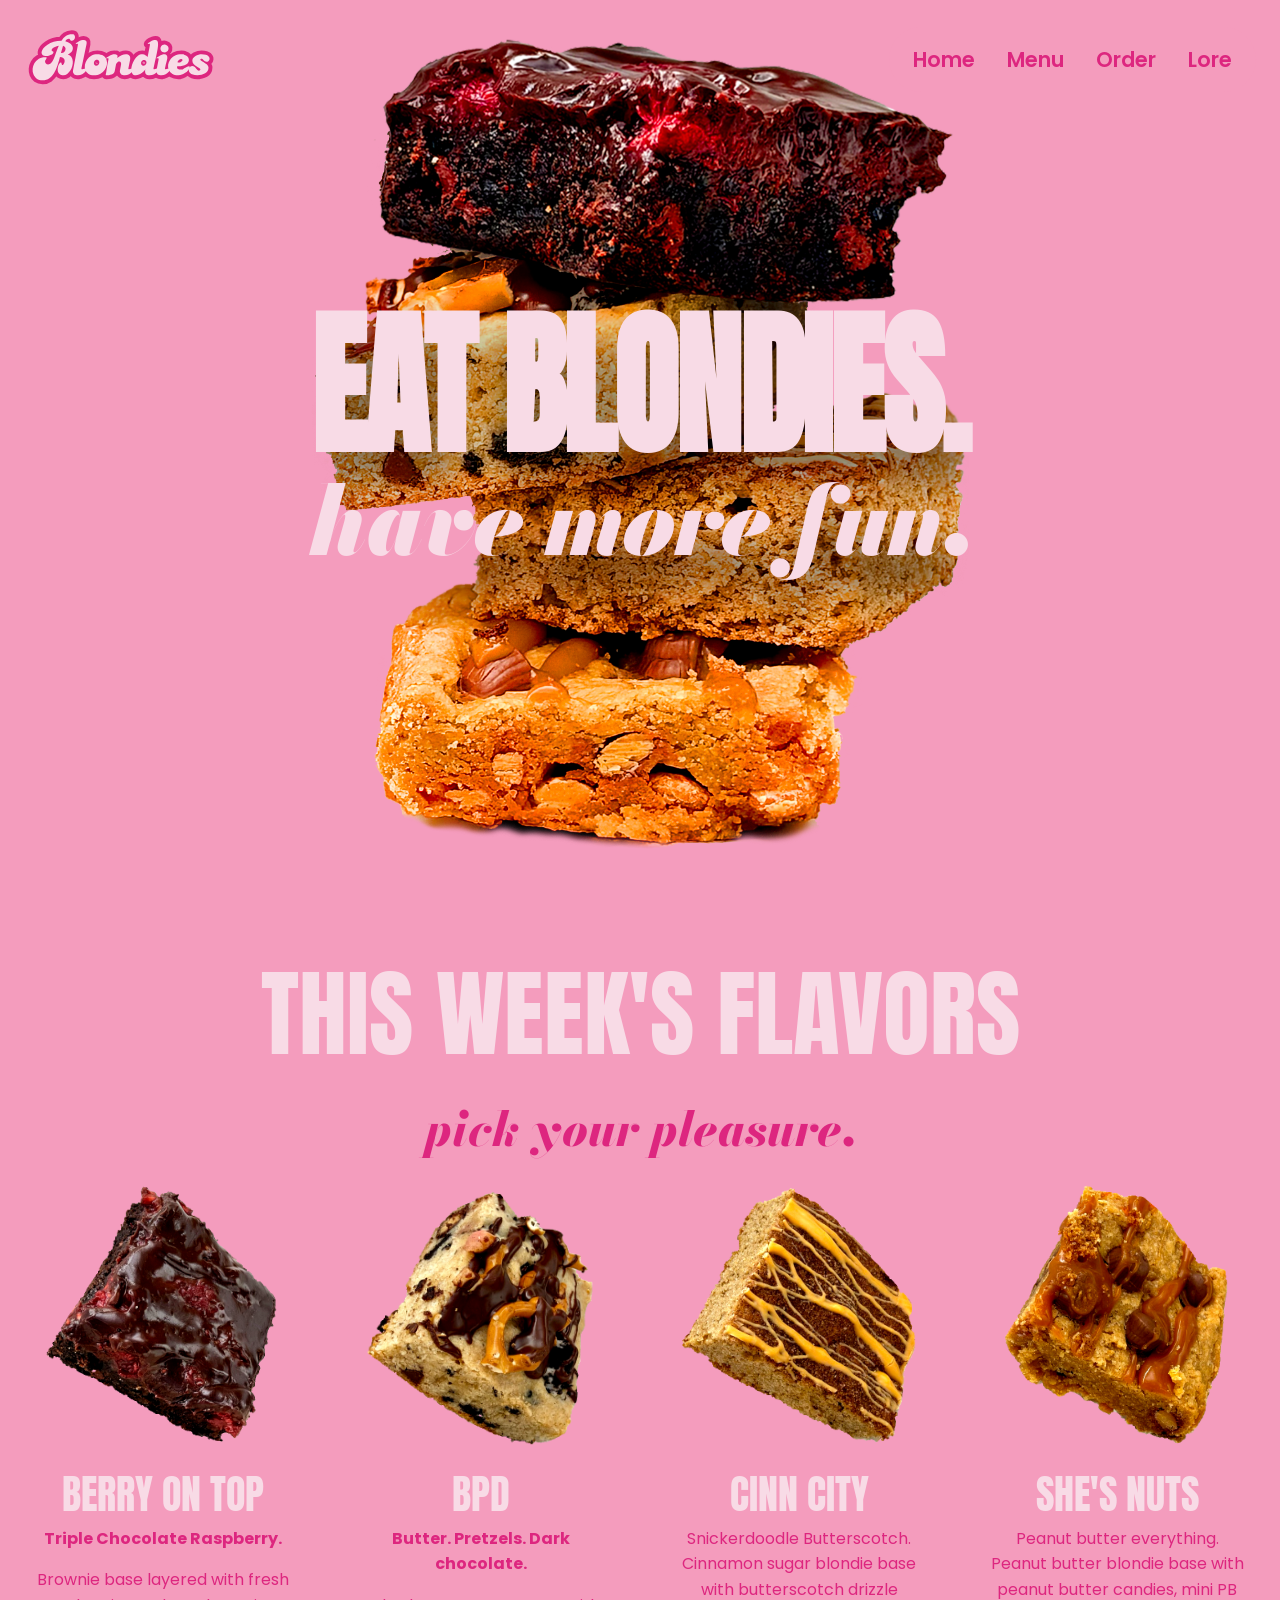
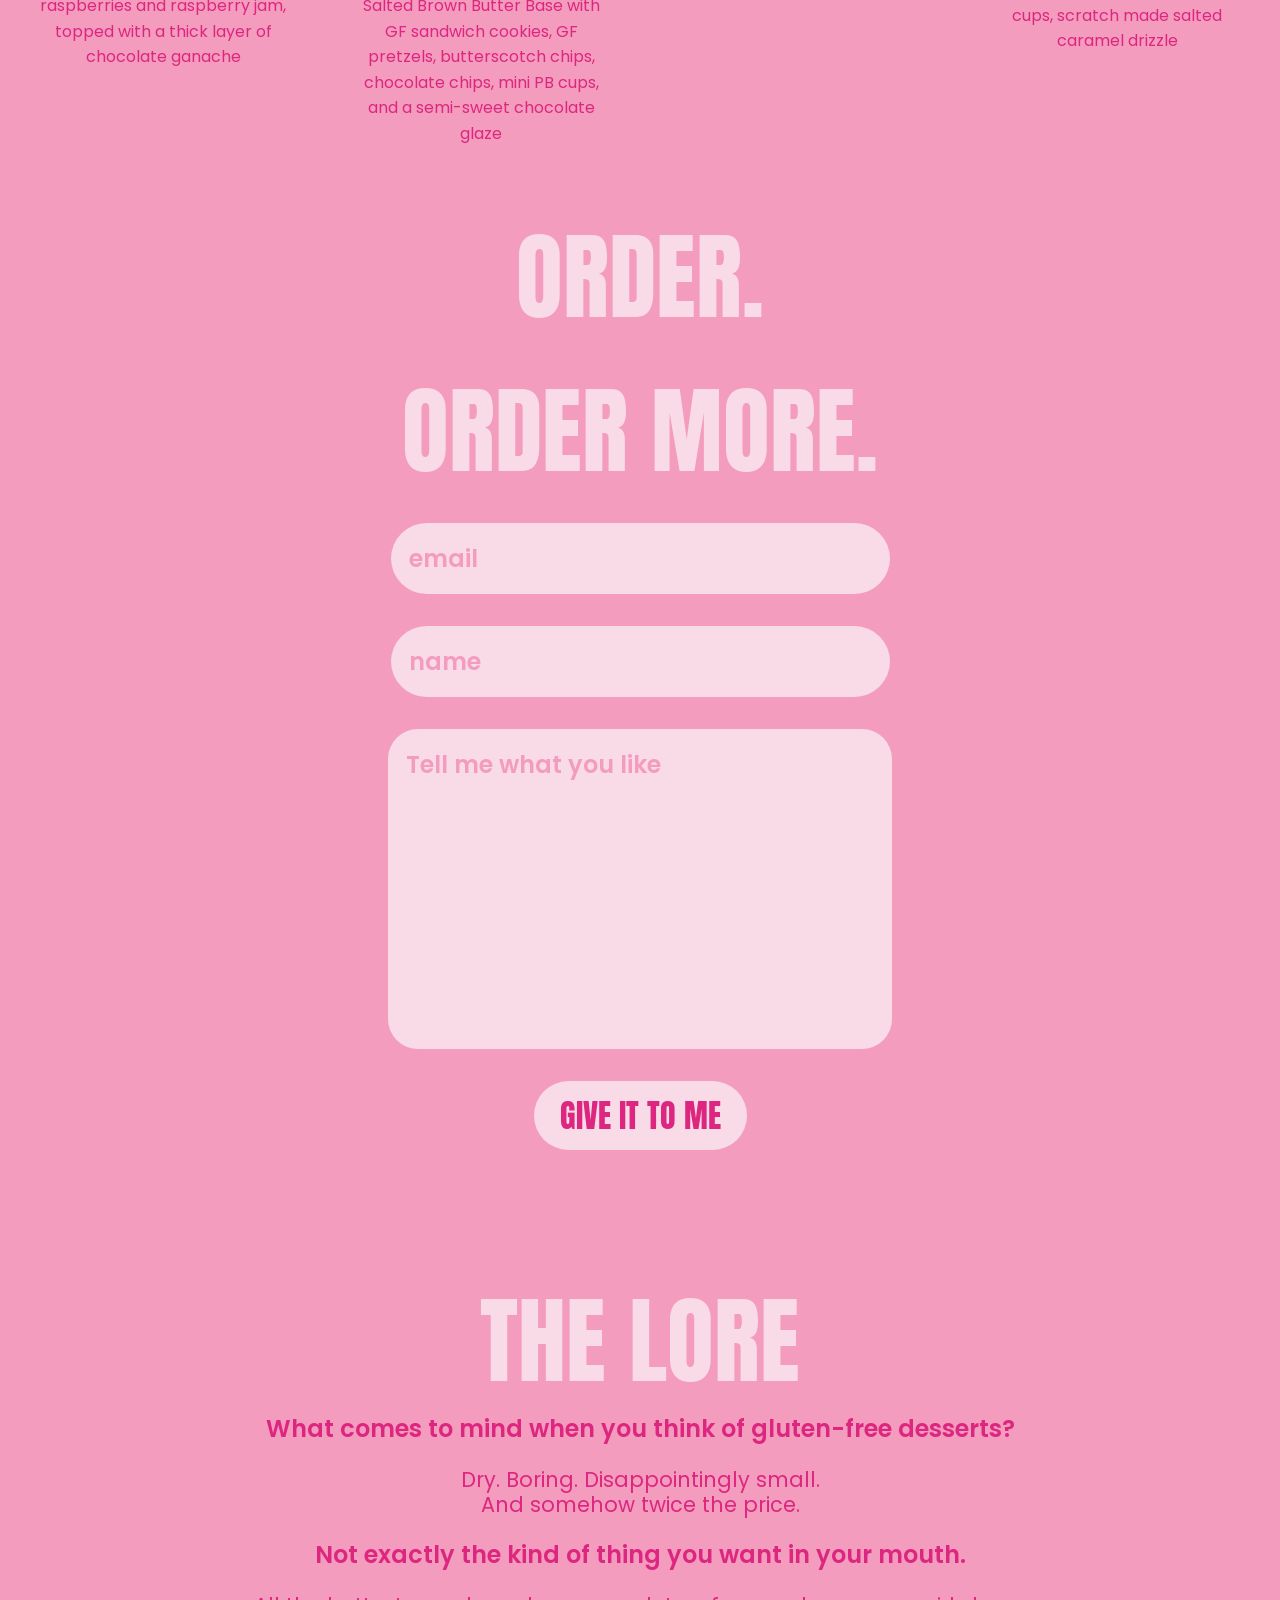
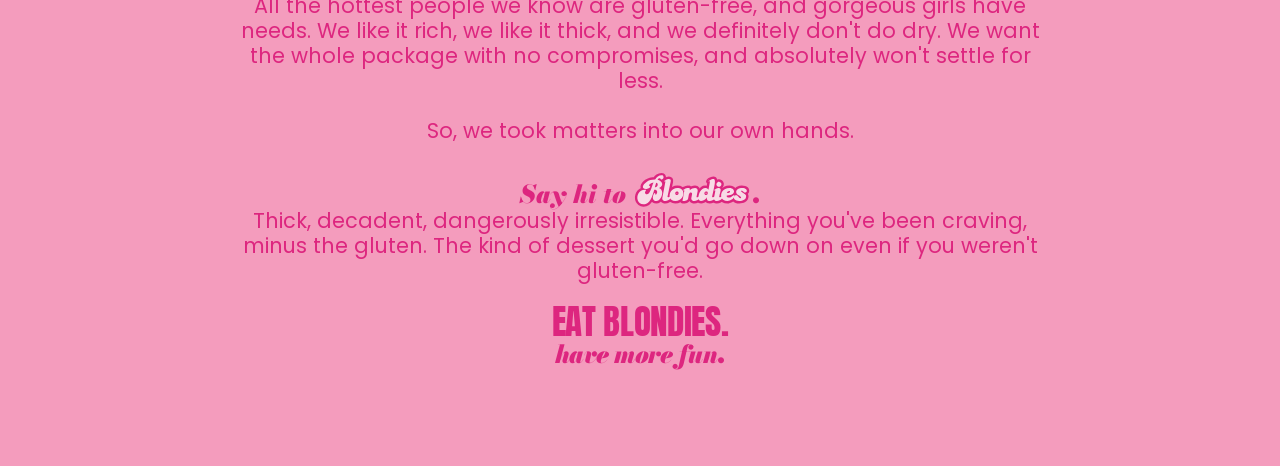
==== index.html @ 4ae19c7e "Add favicon, remove extra files" ====
<!DOCTYPE html>
<html lang="en">
<head>
<meta charset="UTF-8">
<meta name="viewport" content="width=device-width, initial-scale=1.0">
<title>Blondies Bakery</title>
<link rel="icon" type="image/png" href="blondies-b.png">

<link rel="config">
<link rel="stylesheet" href="styles.css">
<link rel="preconnect" href="https://fonts.googleapis.com">
<link rel="preconnect" href="https://fonts.gstatic.com" crossorigin>
<link href="https://fonts.googleapis.com/css2?family=Anton&amp;family=Bodoni+Moda:ital,wght@0,400..900;1,400..900&amp;family=Poppins:wght@400;600;700;800&amp;display=swap" rel="stylesheet">

<script src="components/navbar.js"></script>
<script src="components/fit-headline.js"></script>

</head>
<body>

  <nav-bar></nav-bar>

  <section id="home">

    <div class="hero-page">

      <img id="bigcookie" src="assets/blondies_stack_shadow.png">

      <fit-headline>
        <h1 class="headline">
          <span class="top-line">EAT BLONDIES.</span>
          <span class="subtitle">have more fun.</span>
        </h1>
      </fit-headline>

      
    </div>
  </section>
  
  <section id="menu">
    <h1>THIS WEEK'S FLAVORS</h1>
    <h2>pick your pleasure.</h2>
    <div class="gridbox">
      <div class="itembox">

        <img src="assets/products/chocolate.png" id="itemimg">

        <div>
          <h3>BERRY ON TOP</h3>

          <h4>Triple Chocolate Raspberry.</h4>
          <p>
            Brownie base layered with fresh raspberries and raspberry jam, topped with a thick layer of chocolate ganache
          </p>
        </div>
      </div>

      <div class="itembox">

        <img src="assets/products/bpd.png" id="itemimg">

        <div>
          <h3>BPD</h3>

          <h4>Butter. Pretzels. Dark chocolate.</h4>
          <p>
            Salted Brown Butter Base with GF sandwich cookies, GF pretzels, butterscotch chips, chocolate chips, mini PB cups, and a semi-sweet chocolate glaze 
          </p>
        </div>
      </div>

      <div class="itembox">

        <img src="assets/products/cinnamon.png" id="itemimg">

        <div>
          <h3>CINN CITY</h3>
          <p>
            Snickerdoodle Butterscotch. Cinnamon sugar blondie base with butterscotch drizzle
          </p>
        </div>
      </div>

      <div class="itembox">

        <img src="assets/products/nutjob.png" id="itemimg">

        <div>
          <h3>SHE'S NUTS</h3>
          <p>
            Peanut butter everything. Peanut butter blondie base with peanut butter candies, mini PB cups, scratch made salted caramel drizzle
          </p>
        </div>
      </div>
    </div>
    
  </section>

  <section id="order">
    <h1>ORDER. <br> ORDER MORE.</h1>

    <!-- Order form -->
    <form class="inputholder" action="https://api.web3forms.com/submit" method="post">
      <input type="hidden" name="access_key" value="73d0efb1-8a81-4f0e-95e0-fd4e64126d16">
      <input type="email" id="email" placeholder="email" name="email" required>
      <input type="text" id="name" placeholder="name" name="name" required>
      <textarea id="orderbody" name="message" placeholder="Tell me what you like" required></textarea>
      <button id="submit" type="submit">GIVE IT TO ME</button>
    </form>
    
  </section>

  <section id="lore">
    <h1>THE LORE</h1>

    <div class="paragraph-holder">
      <p><span class="bold">What comes to mind when you think of gluten-free desserts?</span>
        <br><br>
        Dry. Boring. Disappointingly small. 
        <br>
        And somehow twice the price.
        <br>
        <br>
        <span class="bold">Not exactly the kind of thing you want in your mouth.</span>
        <br>
        <br>
        All the hottest people we know are gluten-free, and gorgeous girls have needs. 
        
        We like it rich, we like it thick, and we definitely don't do dry.

        We want the whole package with no compromises, and absolutely won't settle for less.
        <br>
        <br>
        So, we took matters into our own hands.
        
        <br>
        <br>

        <span class="bold">Say hi to <img class="blondies-p-logo" src="assets/blondies_logo.svg" alt="Blondies">.</span>
        <br>
        Thick, decadent, dangerously irresistible. Everything you've been craving, minus the gluten.

        The kind of dessert you'd go down on even if you weren't gluten-free.
        <br>
        <br>
        <span class="headline-lore">EAT BLONDIES.</span>
        <br>
        <span class="subtitle-lore">have more fun.</span>
      </p>
    </div>
    
  </section>

</body>
</html>
---- styles.css ----
:root {
    --lightpink: #f8dbe6;
    --darkpink: #dd267f;
    --accent1: #f49cbd;
    --accent2: #541630;
    --accent3: #f2bc53;
    --accent4: #f3ac5b;
    --headlinered: #c60d5e;

    --titlescale: 1.2;

    /* Navbar height, used for the anchor-link offset below.
       Desktop is roughly logo (4rem) + nav padding (1.5rem x 2). */
    --nav-h: 7rem;

    --section-offset: 1rem;
}

* { box-sizing: border-box; margin: 0; padding: 0; }

html{
    scroll-behavior: smooth;
}

body {
    display: flex;
    font-family: "Poppins";
    background: var(--accent1);
    color: var(--darkpink);
    line-height: 1.6;
    z-index: 0;
    width: 100%;
    flex-direction: column;
}

a {
    text-decoration: none; 
}

/* ---------- Navbar ---------- */

nav-bar {
    display: flex;
    justify-content: space-between;
    align-items: center;
    padding: 1.5rem;
    background: transparent;
    position: fixed;
    top: 0;
    right: 0;
    left: 0;
    z-index: 100;
    box-sizing: border-box;
}

nav ul {
    display: flex;
    list-style: none;
    gap: 2rem;
    font-size: 1rem;
    padding: 1rem 1.5rem;
    background-color: var(--accent1);
    border-radius: 100px;
}

nav a {
    color: var(--darkpink);
    font-size: 1.3rem;
    transition: color 200ms;
    font-weight: 600;
}

nav a:hover {
    color: var(--lightpink);
}

.logo img {
    height: 4rem;
    width: auto;
    filter: drop-shadow(0px 0px 5px transparent);
    transition: filter 200ms;
}

.logo img:hover {
    filter: drop-shadow(0px 0px 5px var(--lightpink));
}

/* hamburger button: hidden on desktop */
nav-bar .menu-toggle {
    display: none;
}

/* ---------- Hero ---------- */

.hero-page {
    width: 100%;
    min-height: 100svh;
    position: relative;
    display: grid;
    place-items: center;
    overflow: clip;
}

fit-headline {
    display: block;
    z-index: 10;
    position: relative;
}

.headline {
    display: flex;
    flex-direction: column;
    align-items: center;
    z-index: 10;
    font-size: 1em;
    position: relative;
    color: var(--lightpink);
    font-family: "Anton";
    font-weight: 700;
    text-align: center;
}

.top-line {
    letter-spacing: -0.01em;
    transform: scaleY(var(--titlescale));
    transform-origin: bottom;
    white-space: nowrap;
}

.subtitle {
    font-family: "Bodoni Moda";
    font-style: italic;
    font-weight: 900;
    font-size: 6rem;
    position: relative;
    letter-spacing: -0.02em;
    color: var(--lightpink);
    margin-top: -0.7em;
    white-space: nowrap;
}

#bigcookie {
    position: absolute;
    z-index: 5;
    left: 50%;
    transform: translateX(-50%);
    height: calc(var(--sub-size, 11svh) * 8.5);
    width: auto;
    max-width: 85%;
    object-fit: contain;
    max-height: 100vh;
    margin-bottom: 1rem;
}

/* ---------- Typography ---------- */

h1 {
    font-family: 'Anton';
    color: var(--lightpink);
    font-size: 6rem;
    font-weight: 200;
    text-align: center;
}

h2 {
    font-family: 'Bodoni Moda';
    font-style: italic;
    font-weight: 800;
    font-size: 3rem;
    text-align: center;
}

/* ---------- Sections ---------- */

section {
    min-height: 100svh;
    display:grid;
    align-content: center;
    box-sizing: border-box;
    height: fit-content;
    justify-items: center;
}

/* every section except the hero stops below the fixed navbar
   when reached through an anchor link */
section:not(#home) {
    scroll-margin-top: var(--section-offset);
}

/* ---------- Menu ---------- */

.itembox {
    display: flex;
    flex-direction: column;
    width: 100%;
    padding: 1rem;
    margin: 0;
    max-width: 500px;
    text-align: center;
    box-sizing: border-box;
}

.itembox img {
    width: 100%;
    aspect-ratio: 1/1;
    object-fit: contain;
    display: block;
    border-radius: 12px;
    margin-bottom: 1rem;
}

.itembox h3 {
    font-weight: 200;
    font-family: 'Anton';
    color: var(--lightpink);
    font-size: 2.5rem;
}

.itembox h4{
    font-weight: 700;
    font-size: 1rem;
    margin-bottom: 1rem;
}

#menu .gridbox {
    --gap: 1.5rem;
    display: grid;
    grid-template-columns: repeat(4, minmax(0, 1fr));
    gap: var(--gap);
    justify-items: center;
    max-width: 1400px;
    margin: 0 auto;
    padding: 0 1rem;
    box-sizing: border-box;
}

@media (max-width: 1100px) {
    #menu .gridbox {
        grid-template-columns: repeat(2, minmax(0, 1fr));
    }
}

@media (max-width: 600px) {
    #menu .gridbox {
        grid-template-columns: 1fr;
    }
}

@media (max-width: 1024px) {
    :root {
        --section-offset: 2rem;   /* mobile, tuned separately */
    }
}

/* ---------- Lore / paragraphs ---------- */

section .paragraph-holder {
    width: fit-content;
    align-items: center;
}

.paragraph-holder p {
    margin: 0 10%;
    max-width: 1000px;
    text-align: center;
    font-size: 1.3rem;
    line-height: 1.2em;
}

.bold{
    font-weight: 600;
    font-size: 1.5rem;
}

.blondies-p-logo {
    height: 1.6em;
    vertical-align: -0.25em;
}

.bold:has(.blondies-p-logo) {
    font-size: 1.2em;
    font-family: "Bodoni Moda";
    font-style: italic;
    font-weight: 900;
}

.headline-lore{
    font-family: 'Anton';
    font-size: 1.7em;
    letter-spacing: -0.01em;
    margin-bottom: -1rem;
}

.subtitle-lore{
    font-family: 'Bodoni Moda';
    font-style: italic;
    font-weight: 900;
    font-size: 1.2em;
    letter-spacing: -0.02em;
    padding-bottom: 3rem;
}

/* ---------- Phones and tablets: compact navbar + hamburger ---------- */

@media (max-width: 1024px) {
    :root {
        --nav-h: 3.25rem;
    }

    nav-bar {
        height: var(--nav-h);
        padding: 0 1rem;
    }

    nav-bar .logo img {
        height: calc(var(--nav-h) * 0.6);
        width: auto;
        display: block;
    }

    /* hamburger button */
    nav-bar .menu-toggle {
        display: flex;
        flex-direction: column;
        justify-content: center;
        align-items: center;
        gap: 5px;
        width: 2.5rem;
        height: 2.5rem;
        padding: 0;
        background: var(--accent1);
        border: 0;
        border-radius: 50%;
        cursor: pointer;
    }

    .menu-toggle span {
        display: block;
        width: 1.5rem;
        height: 2px;
        background: var(--darkpink);
        transition: transform 0.2s, opacity 0.2s;
    }

    /* animate into an X when open (7px = 5px gap + 2px bar) */
    nav-bar.open .menu-toggle span:nth-child(1) { transform: translateY(7px) rotate(45deg); }
    nav-bar.open .menu-toggle span:nth-child(2) { opacity: 0; }
    nav-bar.open .menu-toggle span:nth-child(3) { transform: translateY(-7px) rotate(-45deg); }

    /* dropdown panel */
    nav-bar nav {
        display: none;
        position: absolute;
        top: calc(100% + 0.25rem);
        left: 2rem;
        right: 2rem;
        background: var(--lightpink);
        border-radius: 2rem;
        padding: 0.5rem;
    }

    nav-bar.open nav {
        display: block;
    }

    nav-bar nav ul {
        flex-direction: column;
        gap: 0;
        padding: 0;
        background: transparent;
        border-radius: 0;
    }

    nav-bar nav a {
        display: block;
        padding: 0.75rem 1rem;
        text-align: center;
    }

    /* the desktop hover colour is the same as this panel's background */
    nav-bar nav a:hover {
        color: var(--headlinered);
    }
}

.inputholder {
    display: flex;
    flex-direction: column;
    min-width: 20rem;
    align-items: center;
    height: fit-content;
}

input, textarea, button {
    border: none;
    padding: 1rem;
    margin: 1rem;
    display: block;
    background-color: var(--lightpink);
    font-family: 'Poppins';
    caret-color: var(--darkpink);
    color: var(--darkpink);
    font-size: 1.5rem;
    border: 2px solid transparent;
    transition: border 200ms;
}

input:focus, textarea:focus{
    outline: 2px solid var(--darkpink);
}

input:hover, textarea:hover, button:hover {
    border: 2px solid var(--darkpink);
}

input, button {
    border-radius: 300px;
    
}

button {
    font-family: 'Anton';
    color: var(--darkpink);
    font-size: 2rem;
    padding: 0.5rem 1.5rem;
    
}

textarea {
    border-radius: 30px;
    height: 20rem;
    min-width: 95%;
    resize: none;
}

::placeholder {
    color: var(--accent1);
    font-size: 1.5rem;
    font-weight: 600;
}
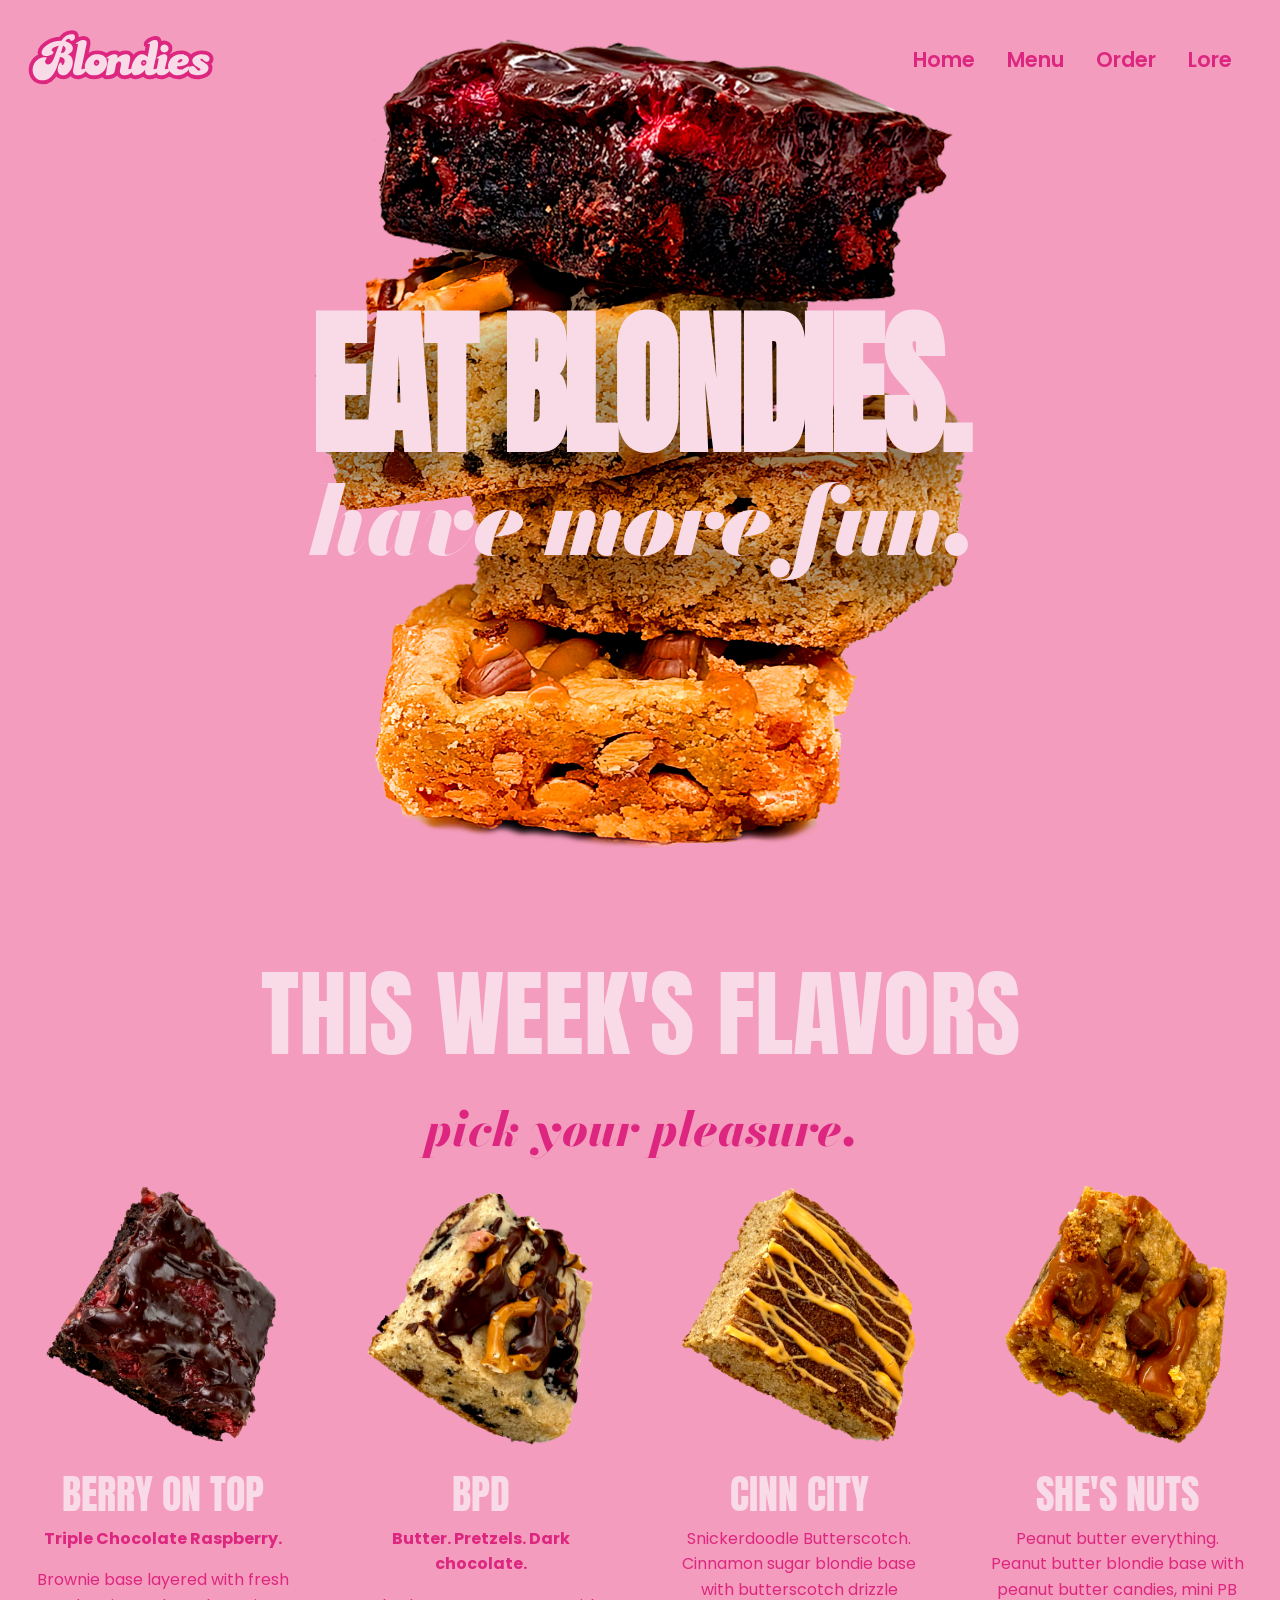
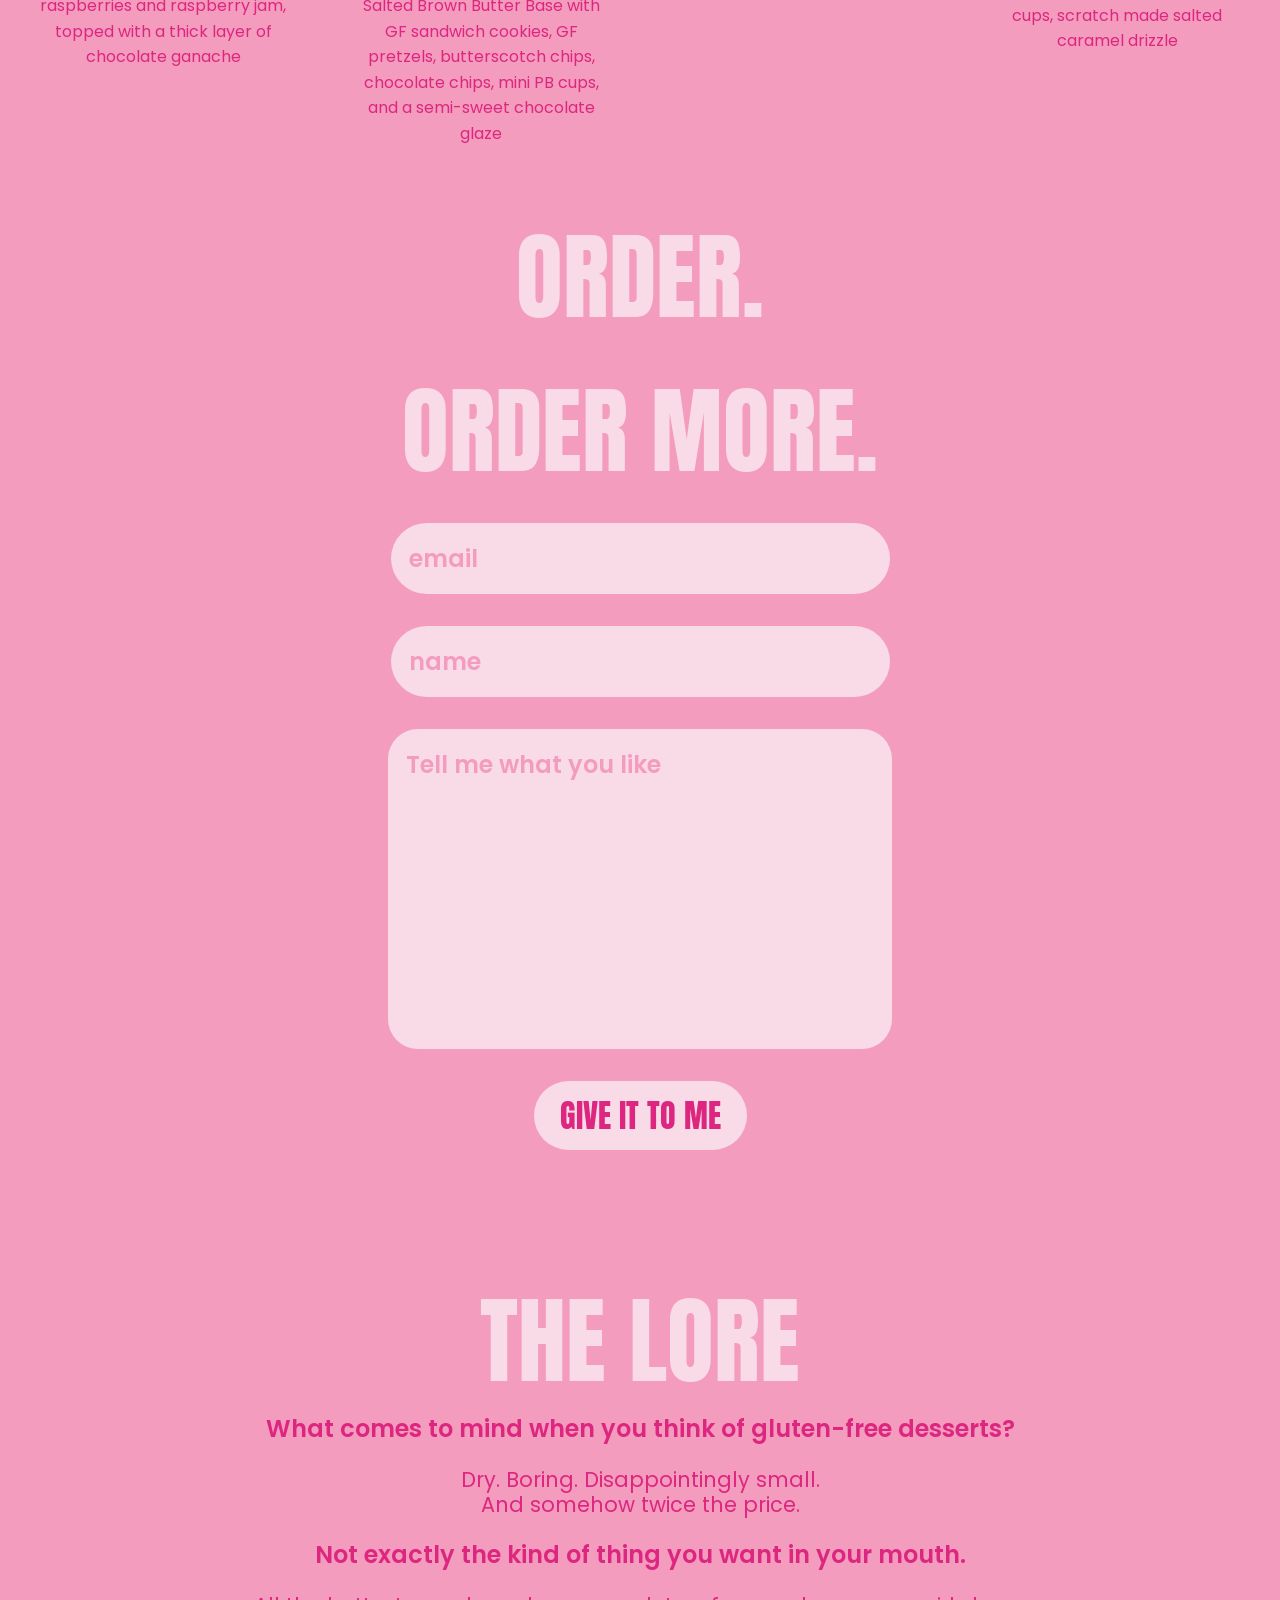
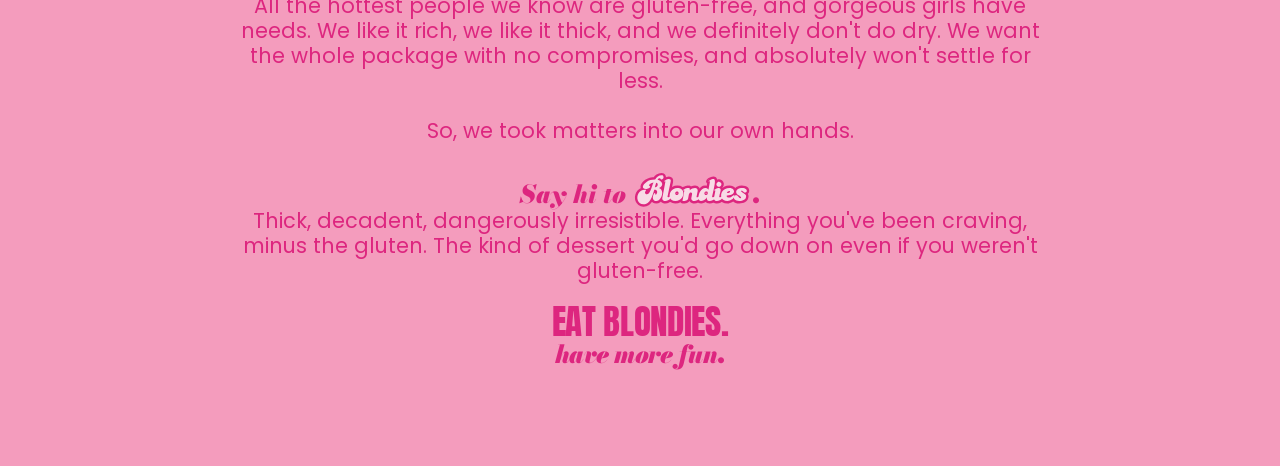
==== commit 440d53b6: "Update file sources for netlify deployment" ====
--- a/index.html
+++ b/index.html
@@ -4,7 +4,7 @@
 <meta charset="UTF-8">
 <meta name="viewport" content="width=device-width, initial-scale=1.0">
 <title>Blondies Bakery</title>
-<link rel="icon" type="image/png" href="blondies-b.png">
+<link rel="icon" type="image/png" href="/blondies-b.png">
 
 <link rel="config">
 <link rel="stylesheet" href="styles.css">
@@ -12,8 +12,8 @@
 <link rel="preconnect" href="https://fonts.gstatic.com" crossorigin>
 <link href="https://fonts.googleapis.com/css2?family=Anton&amp;family=Bodoni+Moda:ital,wght@0,400..900;1,400..900&amp;family=Poppins:wght@400;600;700;800&amp;display=swap" rel="stylesheet">
 
-<script src="components/navbar.js"></script>
-<script src="components/fit-headline.js"></script>
+<script src="/components/navbar.js"></script>
+<script src="/components/fit-headline.js"></script>
 
 </head>
 <body>
@@ -24,7 +24,7 @@
 
     <div class="hero-page">
 
-      <img id="bigcookie" src="assets/blondies_stack_shadow.png">
+      <img id="bigcookie" src="/assets/blondies_stack_shadow.png">
 
       <fit-headline>
         <h1 class="headline">
@@ -43,7 +43,7 @@
     <div class="gridbox">
       <div class="itembox">
 
-        <img src="assets/products/chocolate.png" id="itemimg">
+        <img src="/assets/products/chocolate.png" id="itemimg">
 
         <div>
           <h3>BERRY ON TOP</h3>
@@ -57,7 +57,7 @@
 
       <div class="itembox">
 
-        <img src="assets/products/bpd.png" id="itemimg">
+        <img src="/assets/products/bpd.png" id="itemimg">
 
         <div>
           <h3>BPD</h3>
@@ -71,7 +71,7 @@
 
       <div class="itembox">
 
-        <img src="assets/products/cinnamon.png" id="itemimg">
+        <img src="/assets/products/cinnamon.png" id="itemimg">
 
         <div>
           <h3>CINN CITY</h3>
@@ -83,7 +83,7 @@
 
       <div class="itembox">
 
-        <img src="assets/products/nutjob.png" id="itemimg">
+        <img src="/assets/products/nutjob.png" id="itemimg">
 
         <div>
           <h3>SHE'S NUTS</h3>
@@ -136,7 +136,7 @@
         <br>
         <br>
 
-        <span class="bold">Say hi to <img class="blondies-p-logo" src="assets/blondies_logo.svg" alt="Blondies">.</span>
+        <span class="bold">Say hi to <img class="blondies-p-logo" src="/assets/blondies_logo.svg" alt="Blondies">.</span>
         <br>
         Thick, decadent, dangerously irresistible. Everything you've been craving, minus the gluten.
 
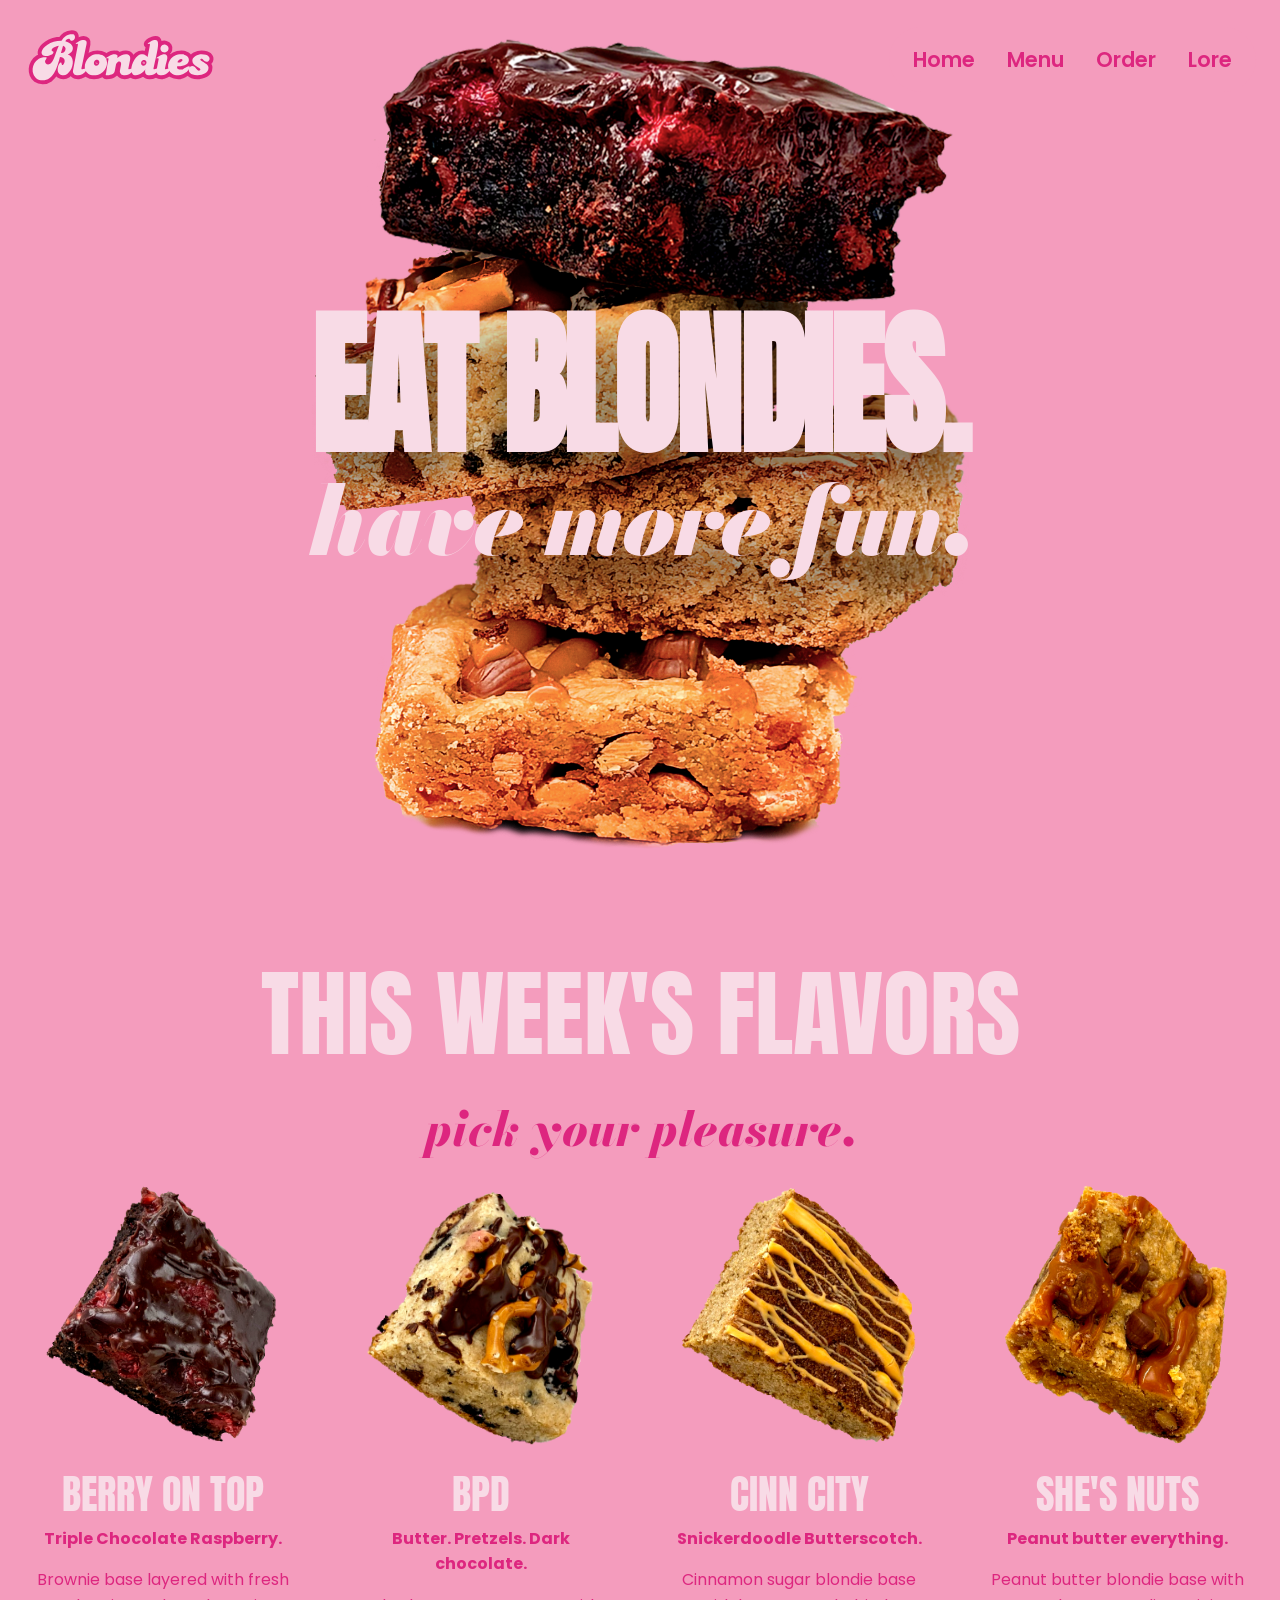
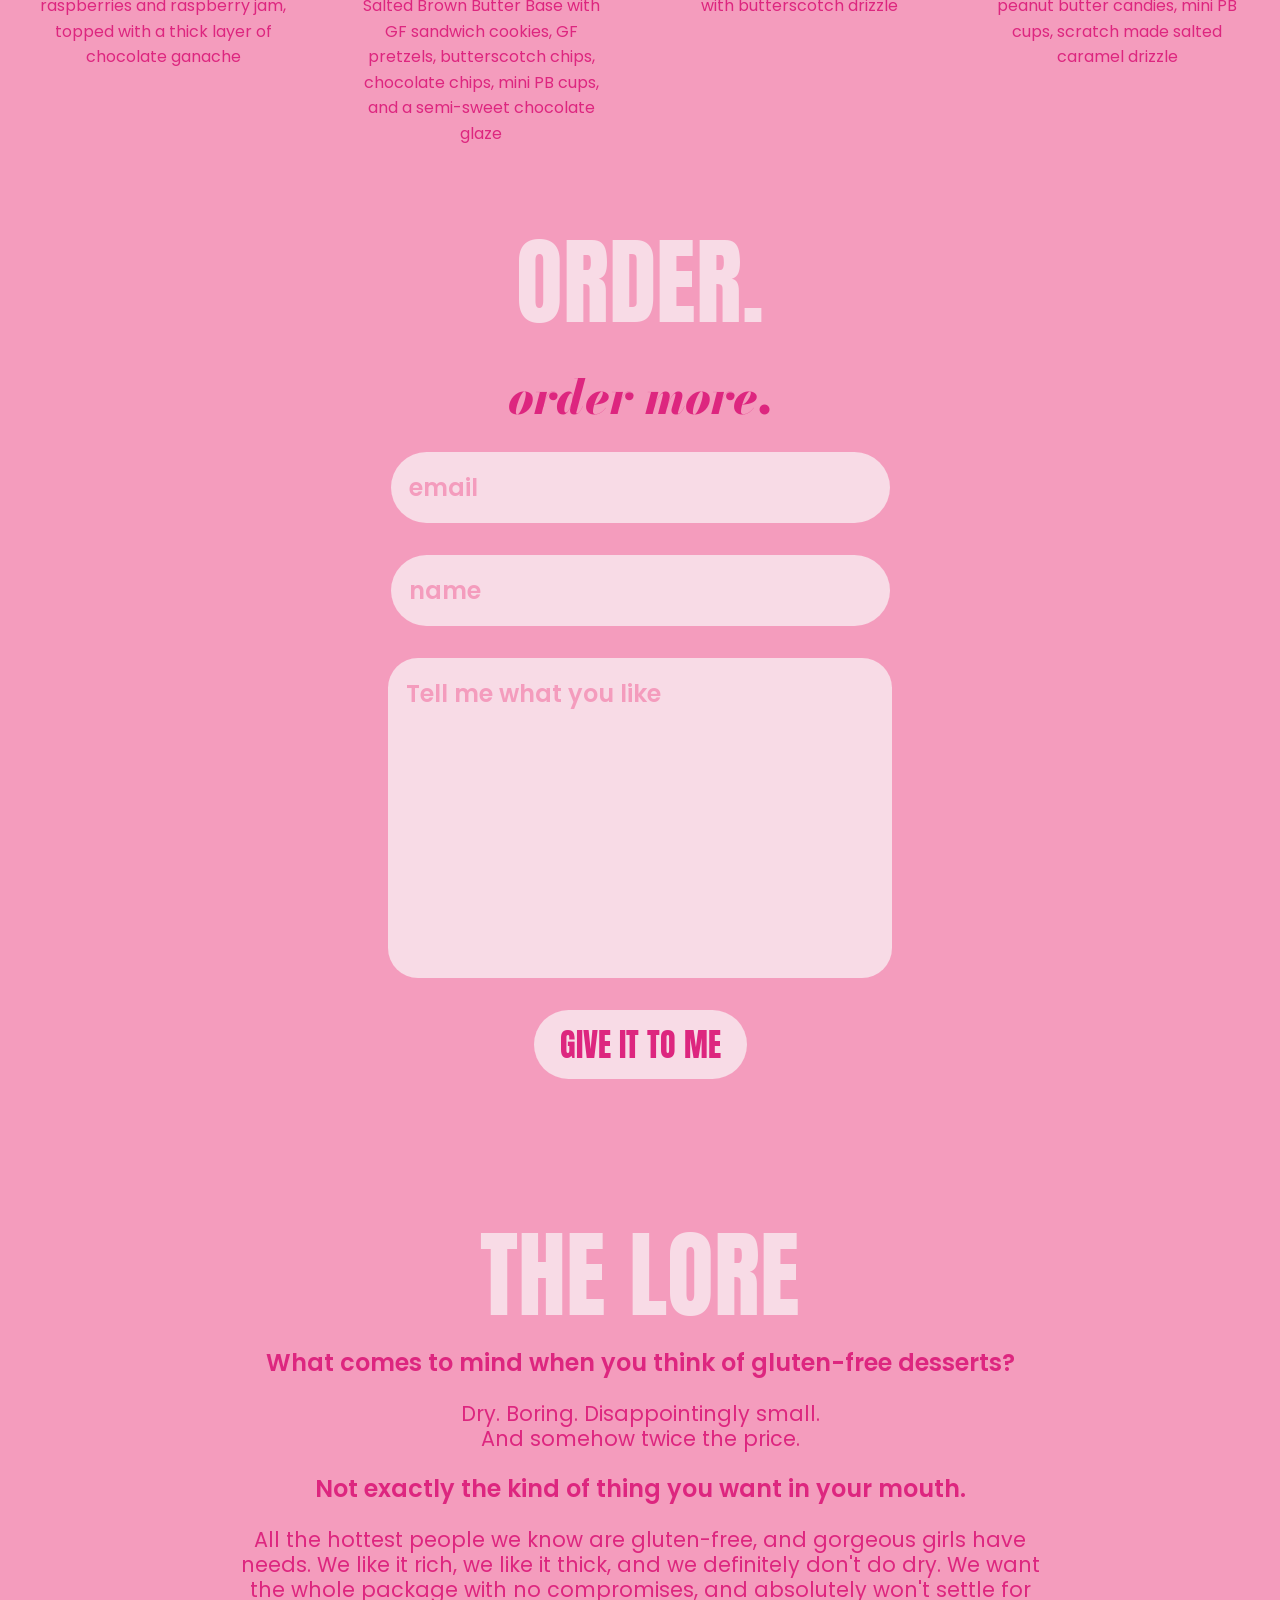
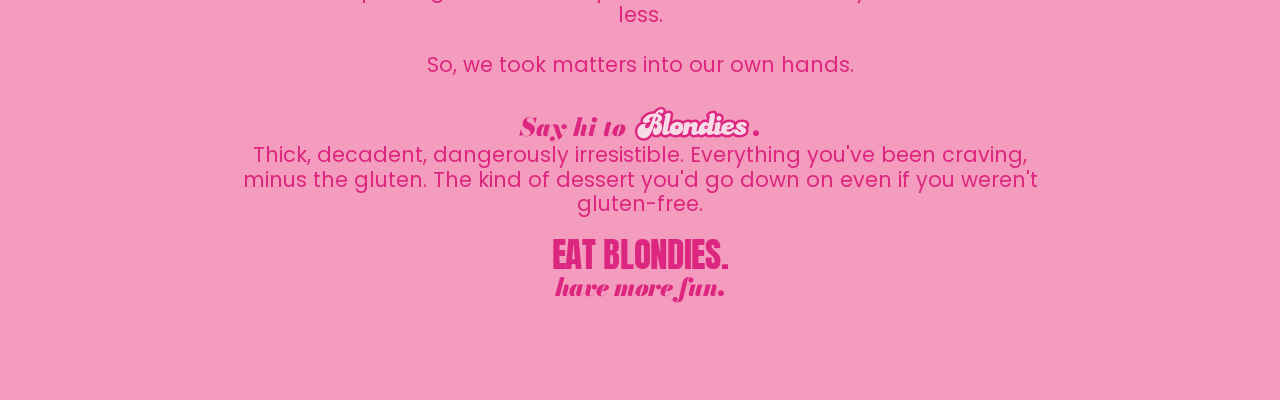
==== commit cba368a8: "Minor aesthetic changes" ====
--- a/index.html
+++ b/index.html
@@ -75,8 +75,9 @@
 
         <div>
           <h3>CINN CITY</h3>
+          <h4>Snickerdoodle Butterscotch.</h4>
           <p>
-            Snickerdoodle Butterscotch. Cinnamon sugar blondie base with butterscotch drizzle
+            Cinnamon sugar blondie base with butterscotch drizzle
           </p>
         </div>
       </div>
@@ -87,8 +88,9 @@
 
         <div>
           <h3>SHE'S NUTS</h3>
+          <h4>Peanut butter everything.</h4>
           <p>
-            Peanut butter everything. Peanut butter blondie base with peanut butter candies, mini PB cups, scratch made salted caramel drizzle
+            Peanut butter blondie base with peanut butter candies, mini PB cups, scratch made salted caramel drizzle
           </p>
         </div>
       </div>
@@ -97,7 +99,8 @@
   </section>
 
   <section id="order">
-    <h1>ORDER. <br> ORDER MORE.</h1>
+    <h1>ORDER.</h1>
+    <h2>order more.</h2>
 
     <!-- Order form -->
     <form class="inputholder" action="https://api.web3forms.com/submit" method="post">
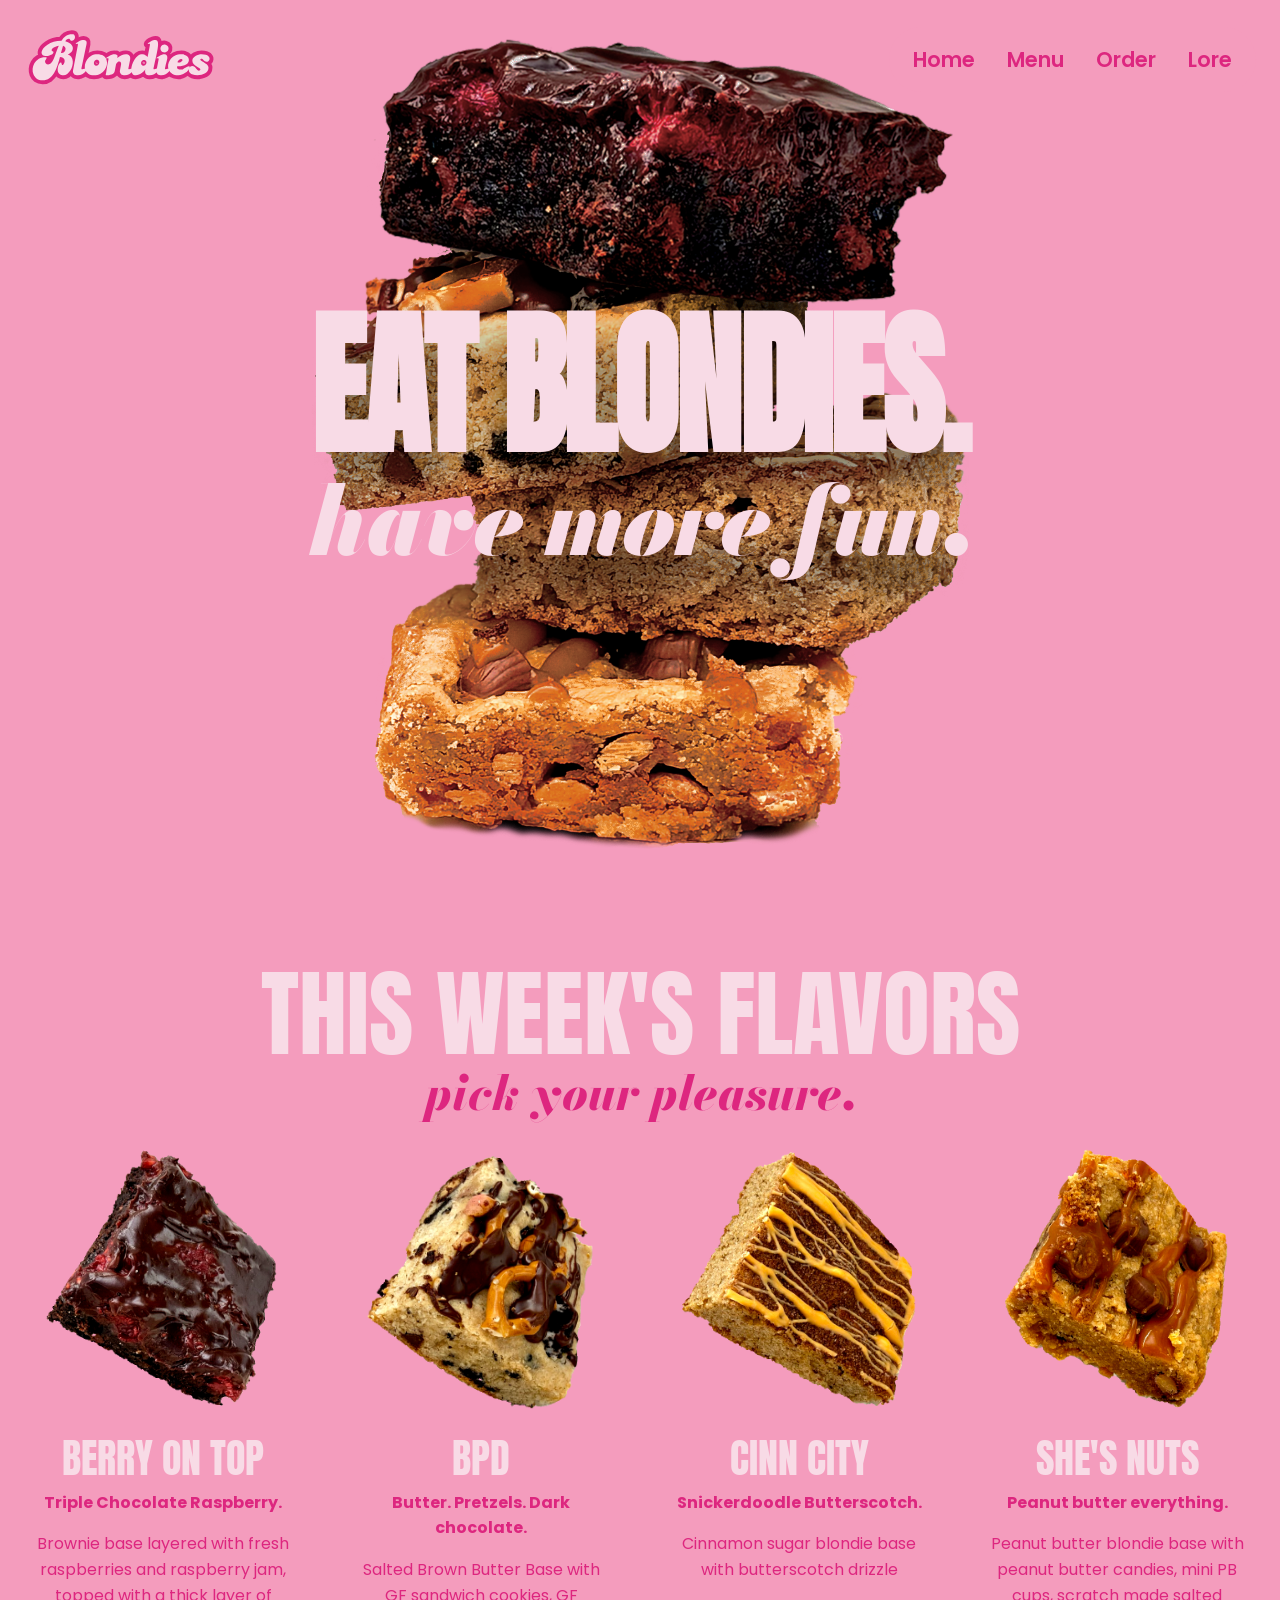
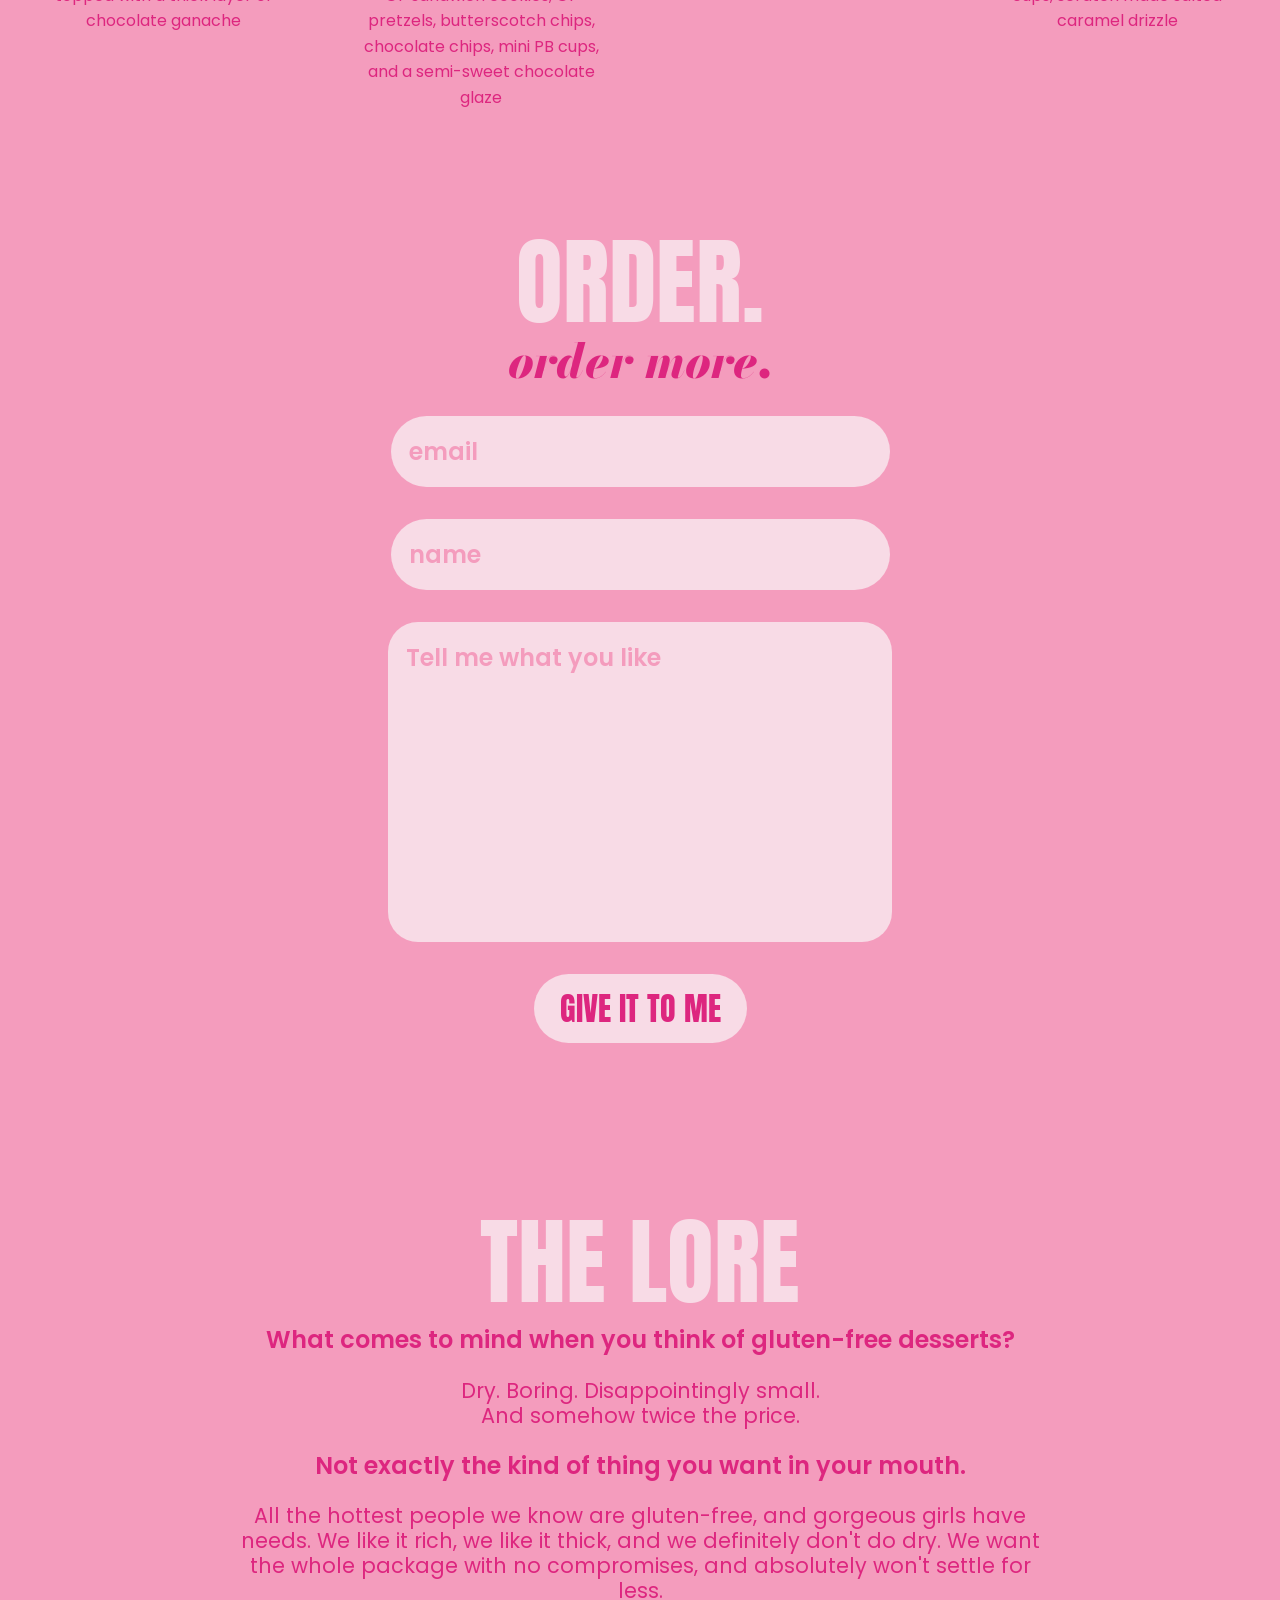
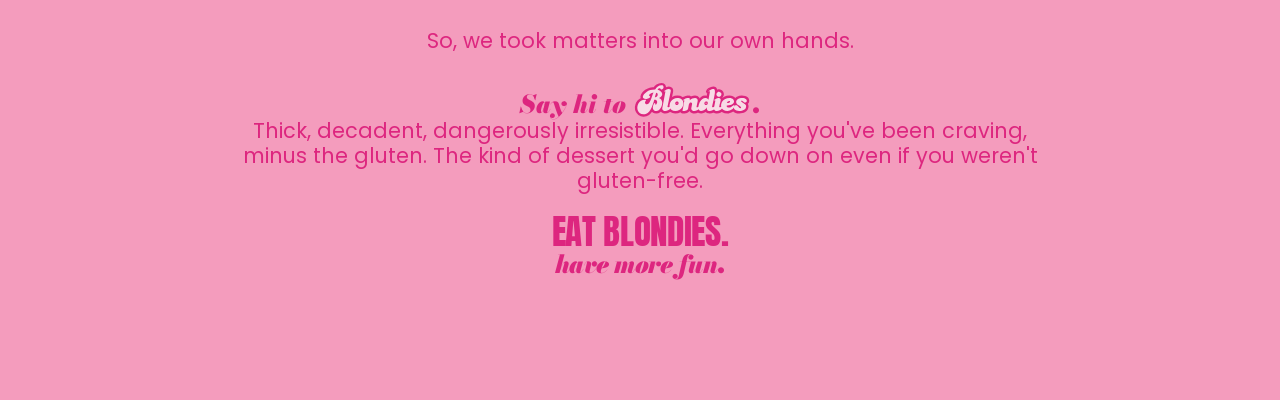
==== commit d947b87d: "Add alternative hero image, minor formatting changes" ====
--- a/index.html
+++ b/index.html
@@ -24,7 +24,7 @@
 
     <div class="hero-page">
 
-      <img id="bigcookie" src="/assets/blondies_stack_shadow.png">
+      <img id="bigcookie" src="/assets/blondies_stack_shadow-alt.png">
 
       <fit-headline>
         <h1 class="headline">
--- a/styles.css
+++ b/styles.css
@@ -160,6 +160,11 @@
     font-size: 6rem;
     font-weight: 200;
     text-align: center;
+    
+}
+
+h1:not(.headline){
+    line-height: 0.85;
 }
 
 h2 {
@@ -265,6 +270,7 @@
     text-align: center;
     font-size: 1.3rem;
     line-height: 1.2em;
+    margin-top: 1.2em;
 }
 
 .bold{
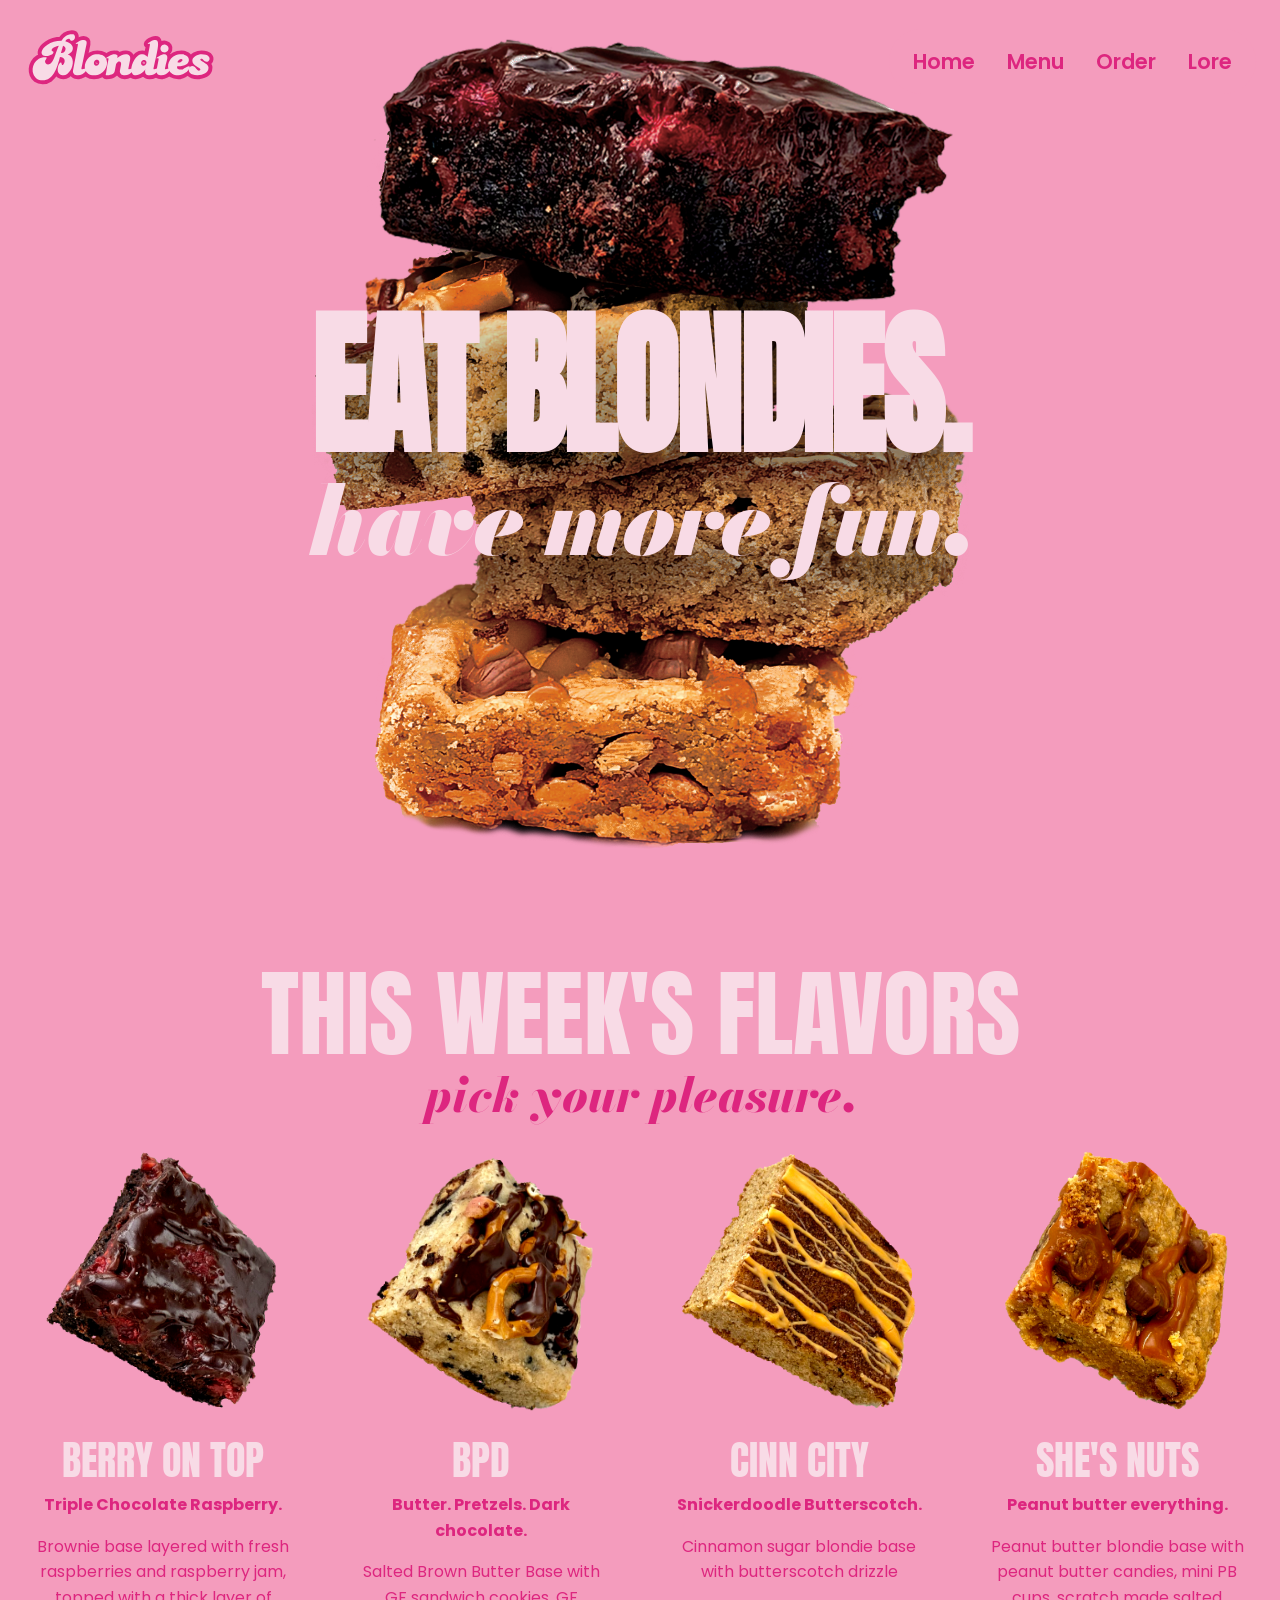
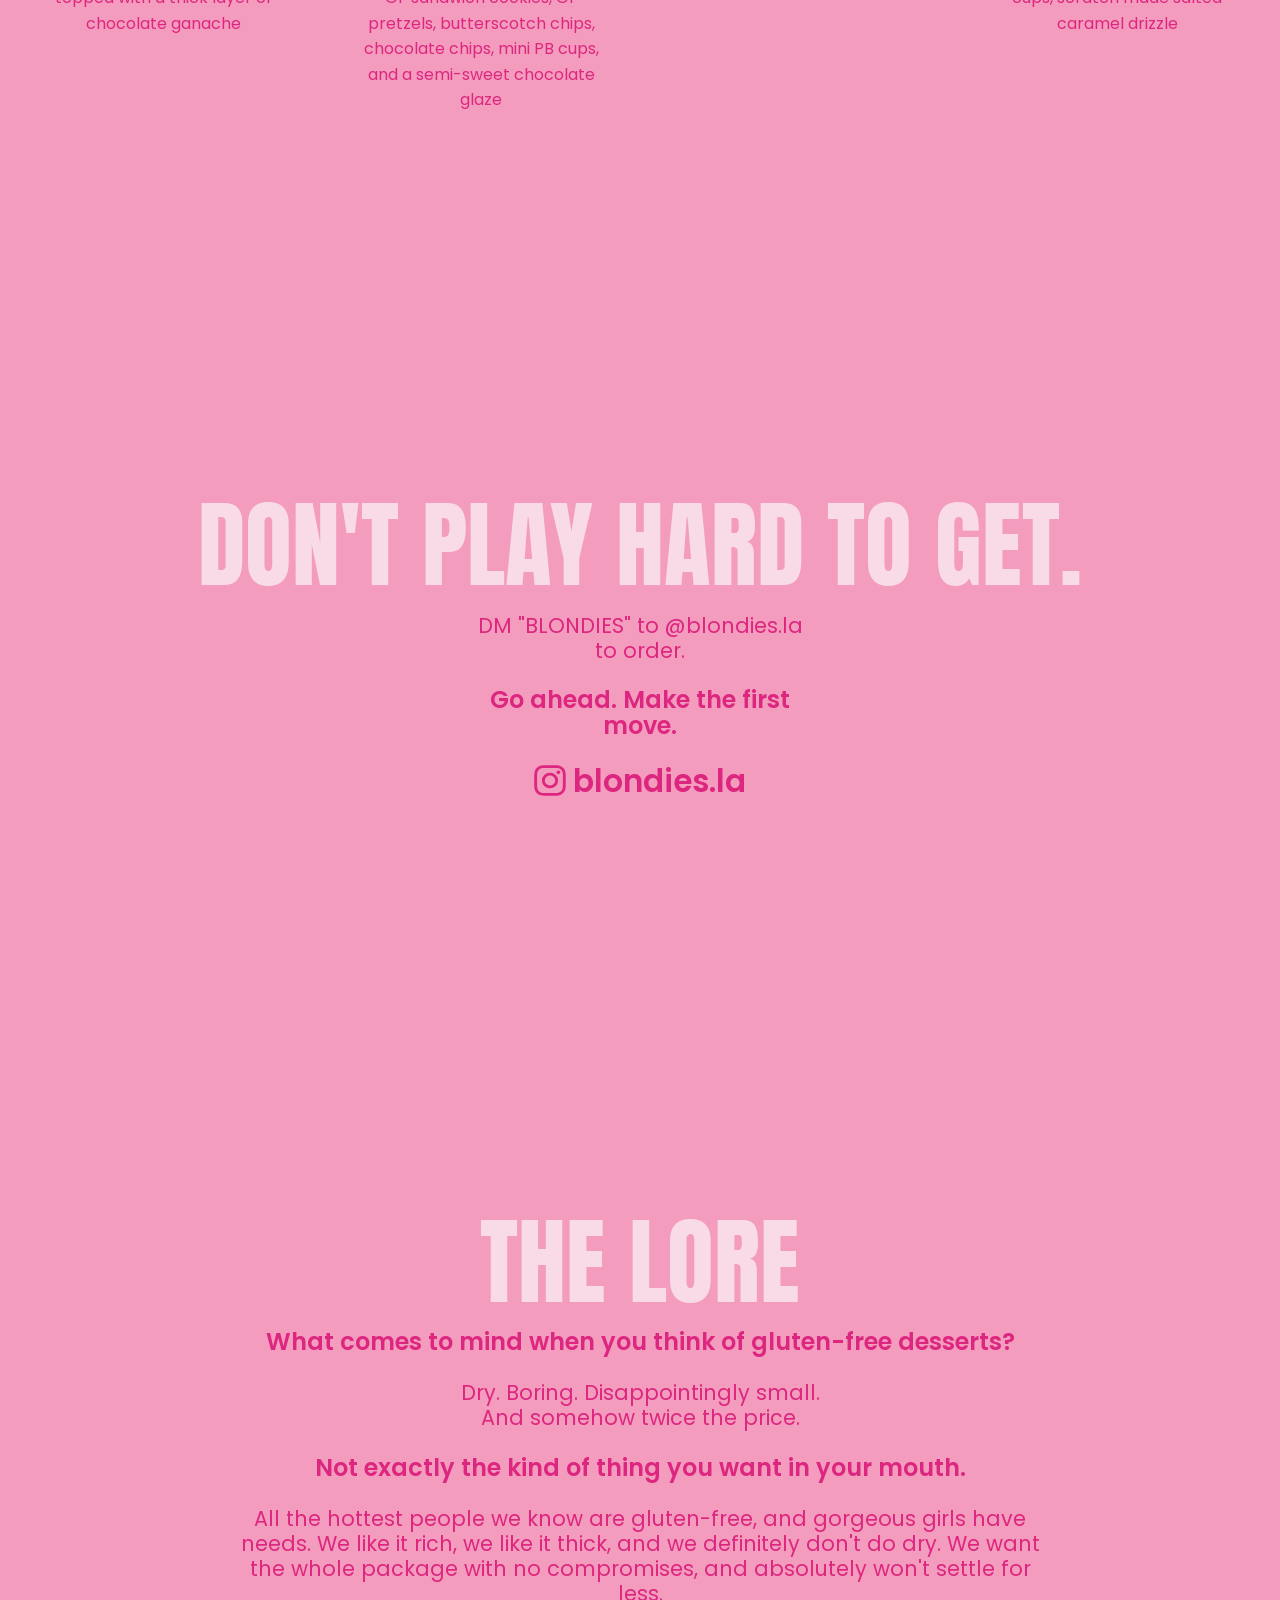
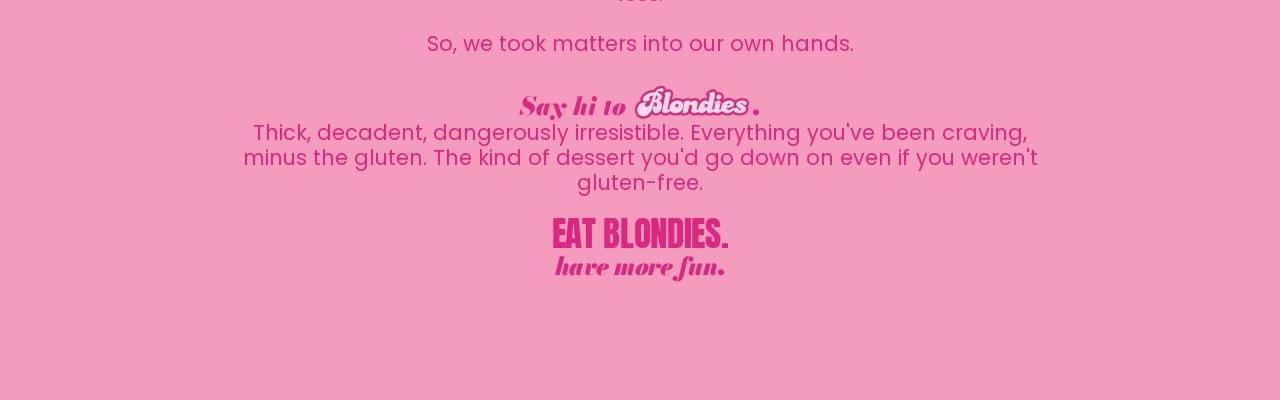
==== commit 49cd6d55: "Change order section until form finished" ====
--- a/index.html
+++ b/index.html
@@ -99,17 +99,23 @@
   </section>
 
   <section id="order">
-    <h1>ORDER.</h1>
-    <h2>order more.</h2>
+    <h1>DON'T PLAY HARD TO GET.</h1>
 
-    <!-- Order form -->
-    <form class="inputholder" action="https://api.web3forms.com/submit" method="post">
-      <input type="hidden" name="access_key" value="73d0efb1-8a81-4f0e-95e0-fd4e64126d16">
-      <input type="email" id="email" placeholder="email" name="email" required>
-      <input type="text" id="name" placeholder="name" name="name" required>
-      <textarea id="orderbody" name="message" placeholder="Tell me what you like" required></textarea>
-      <button id="submit" type="submit">GIVE IT TO ME</button>
-    </form>
+    <div class="paragraph-holder">
+      <p>
+        DM "BLONDIES" to @blondies.la to order.
+        <br>
+        <br>
+        <span class="bold">Go ahead. Make the first move.</span>
+        <br>
+        <br>
+        <a href="instagram.com/blondies.la"><img class="icon" src="/assets/instagram_simple_icon.svg" alt="instagram icon"> blondies.la</a>
+        
+      </p>
+    </div>
+
+    
+    
     
   </section>
 
--- a/styles.css
+++ b/styles.css
@@ -164,7 +164,7 @@
 }
 
 h1:not(.headline){
-    line-height: 0.85;
+    line-height: 0.9;
 }
 
 h2 {
@@ -260,7 +260,7 @@
 /* ---------- Lore / paragraphs ---------- */
 
 section .paragraph-holder {
-    width: fit-content;
+    min-width: 400px;
     align-items: center;
 }
 
@@ -443,4 +443,20 @@
     color: var(--accent1);
     font-size: 1.5rem;
     font-weight: 600;
+}
+
+a {
+    font-size: 1.5em;
+    font-weight: 600;
+    color: var(--darkpink);
+    transition: color 200ms;
+}
+
+a:hover {
+    color:var(--lightpink);
+}
+
+.icon {
+    height: 1em;
+    vertical-align: -0.15em;
 }
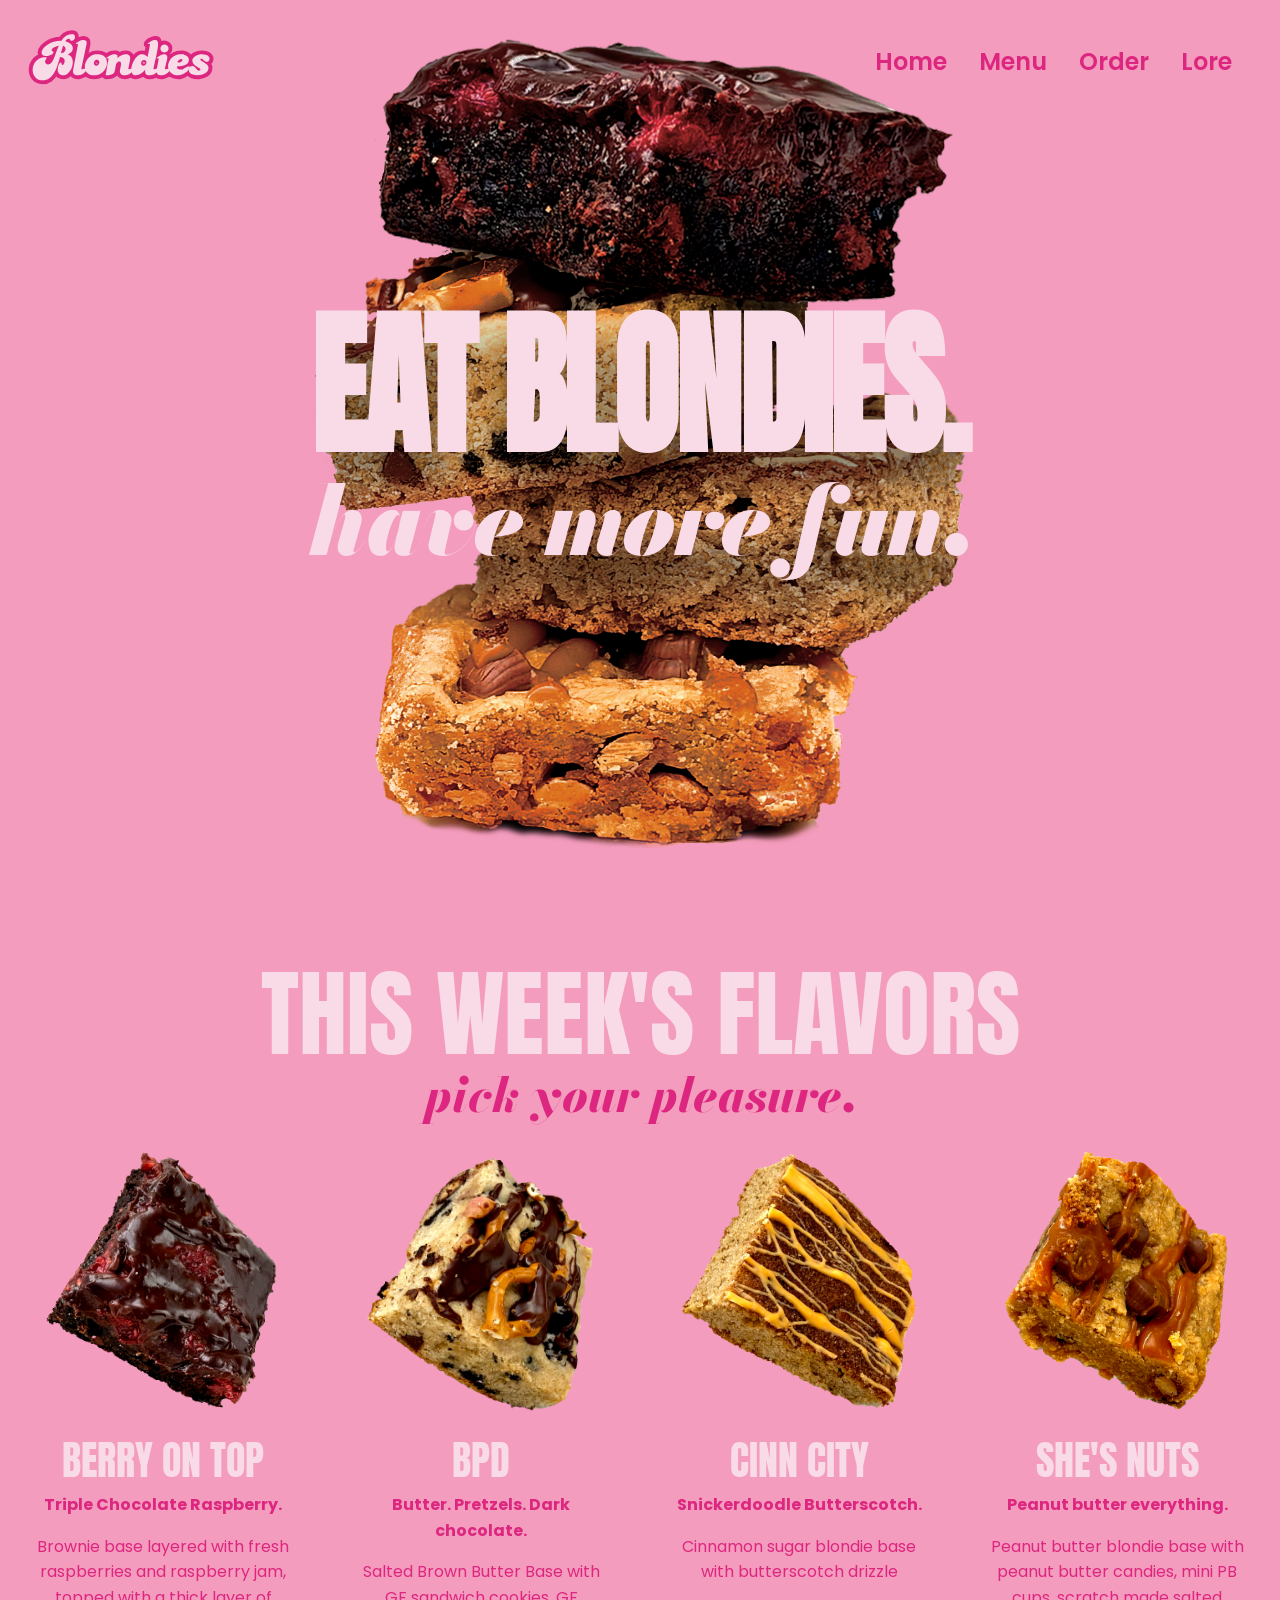
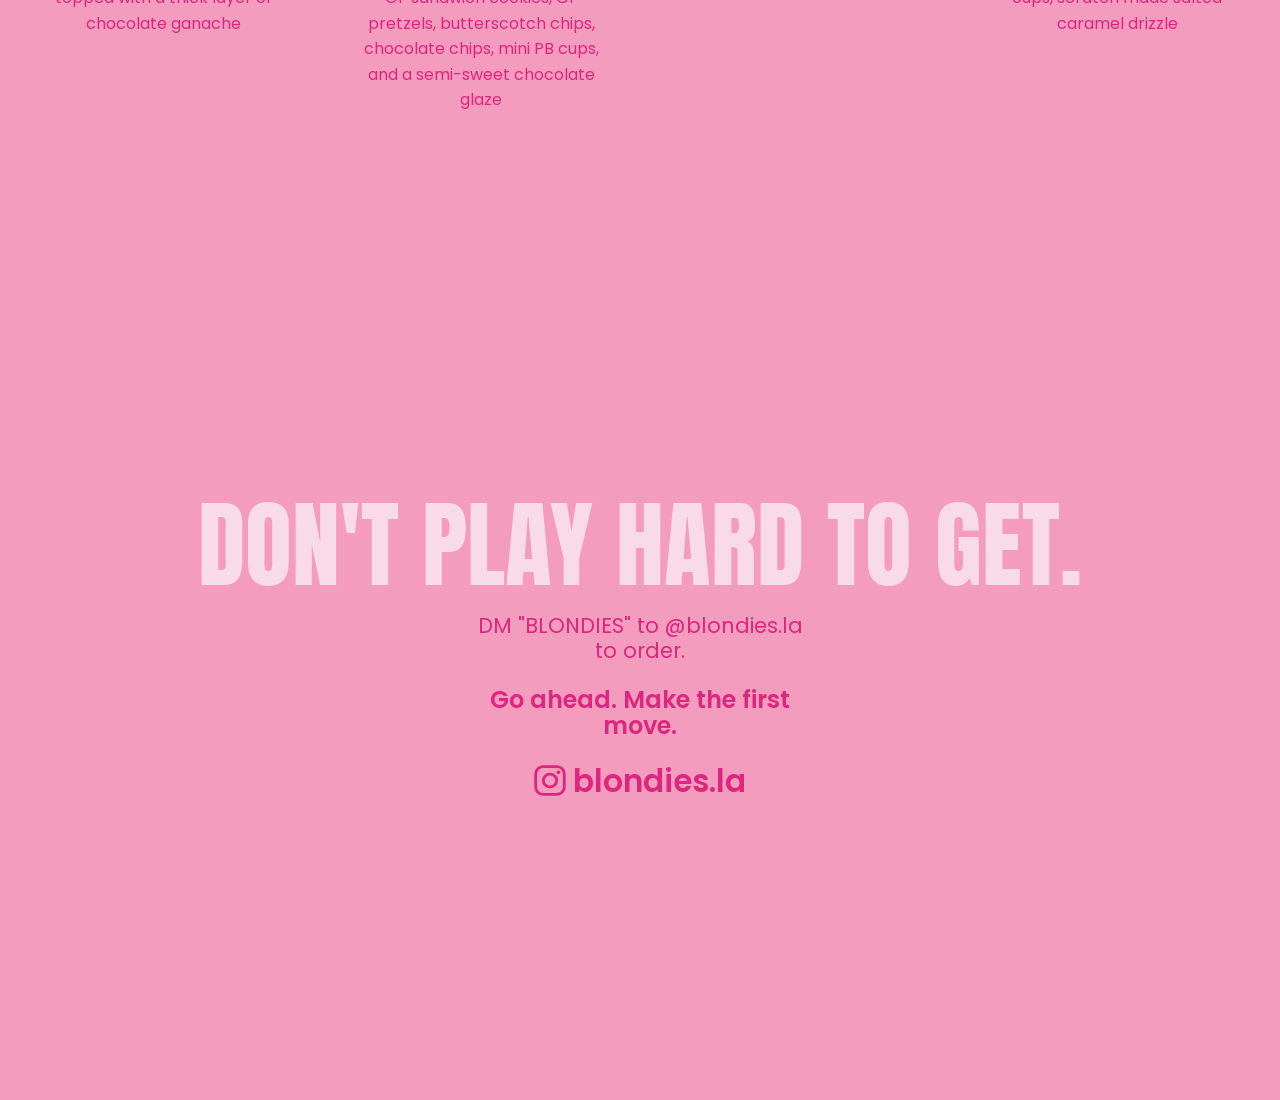
==== commit 15f2f999: "Move lore to separate page" ====
--- a/index.html
+++ b/index.html
@@ -1,19 +1,19 @@
 <!DOCTYPE html>
 <html lang="en">
 <head>
-<meta charset="UTF-8">
-<meta name="viewport" content="width=device-width, initial-scale=1.0">
-<title>Blondies Bakery</title>
-<link rel="icon" type="image/png" href="/blondies-b.png">
+  <meta charset="UTF-8">
+  <meta name="viewport" content="width=device-width, initial-scale=1.0">
+  <title>Blondies Bakery</title>
+  <link rel="icon" type="image/png" href="/blondies-b.png">
 
-<link rel="config">
-<link rel="stylesheet" href="styles.css">
-<link rel="preconnect" href="https://fonts.googleapis.com">
-<link rel="preconnect" href="https://fonts.gstatic.com" crossorigin>
-<link href="https://fonts.googleapis.com/css2?family=Anton&amp;family=Bodoni+Moda:ital,wght@0,400..900;1,400..900&amp;family=Poppins:wght@400;600;700;800&amp;display=swap" rel="stylesheet">
+  <link rel="config">
+  <link rel="stylesheet" href="styles.css">
+  <link rel="preconnect" href="https://fonts.googleapis.com">
+  <link rel="preconnect" href="https://fonts.gstatic.com" crossorigin>
+  <link href="https://fonts.googleapis.com/css2?family=Anton&amp;family=Bodoni+Moda:ital,wght@0,400..900;1,400..900&amp;family=Poppins:wght@400;600;700;800&amp;display=swap" rel="stylesheet">
 
-<script src="/components/navbar.js"></script>
-<script src="/components/fit-headline.js"></script>
+  <script src="/components/navbar.js"></script>
+  <script src="/components/fit-headline.js"></script>
 
 </head>
 <body>
@@ -103,7 +103,7 @@
 
     <div class="paragraph-holder">
       <p>
-        DM "BLONDIES" to @blondies.la to order.
+        DM "BLONDIES" to <a class="inline-link" href="instagram.com/blondies.la">@blondies.la</a> to order.
         <br>
         <br>
         <span class="bold">Go ahead. Make the first move.</span>
@@ -113,52 +113,10 @@
         
       </p>
     </div>
-
-    
-    
     
   </section>
 
-  <section id="lore">
-    <h1>THE LORE</h1>
-
-    <div class="paragraph-holder">
-      <p><span class="bold">What comes to mind when you think of gluten-free desserts?</span>
-        <br><br>
-        Dry. Boring. Disappointingly small. 
-        <br>
-        And somehow twice the price.
-        <br>
-        <br>
-        <span class="bold">Not exactly the kind of thing you want in your mouth.</span>
-        <br>
-        <br>
-        All the hottest people we know are gluten-free, and gorgeous girls have needs. 
-        
-        We like it rich, we like it thick, and we definitely don't do dry.
-
-        We want the whole package with no compromises, and absolutely won't settle for less.
-        <br>
-        <br>
-        So, we took matters into our own hands.
-        
-        <br>
-        <br>
-
-        <span class="bold">Say hi to <img class="blondies-p-logo" src="/assets/blondies_logo.svg" alt="Blondies">.</span>
-        <br>
-        Thick, decadent, dangerously irresistible. Everything you've been craving, minus the gluten.
-
-        The kind of dessert you'd go down on even if you weren't gluten-free.
-        <br>
-        <br>
-        <span class="headline-lore">EAT BLONDIES.</span>
-        <br>
-        <span class="subtitle-lore">have more fun.</span>
-      </p>
-    </div>
-    
-  </section>
+  
 
 </body>
 </html>
--- a/styles.css
+++ b/styles.css
@@ -445,14 +445,19 @@
     font-weight: 600;
 }
 
-a {
+a:not(.inline-link) {
     font-size: 1.5em;
     font-weight: 600;
     color: var(--darkpink);
     transition: color 200ms;
 }
 
-a:hover {
+.inline-link {
+    color: var(--darkpink);
+    transition: color 200ms;
+}
+
+a:hover, .inline-link:hover {
     color:var(--lightpink);
 }
 
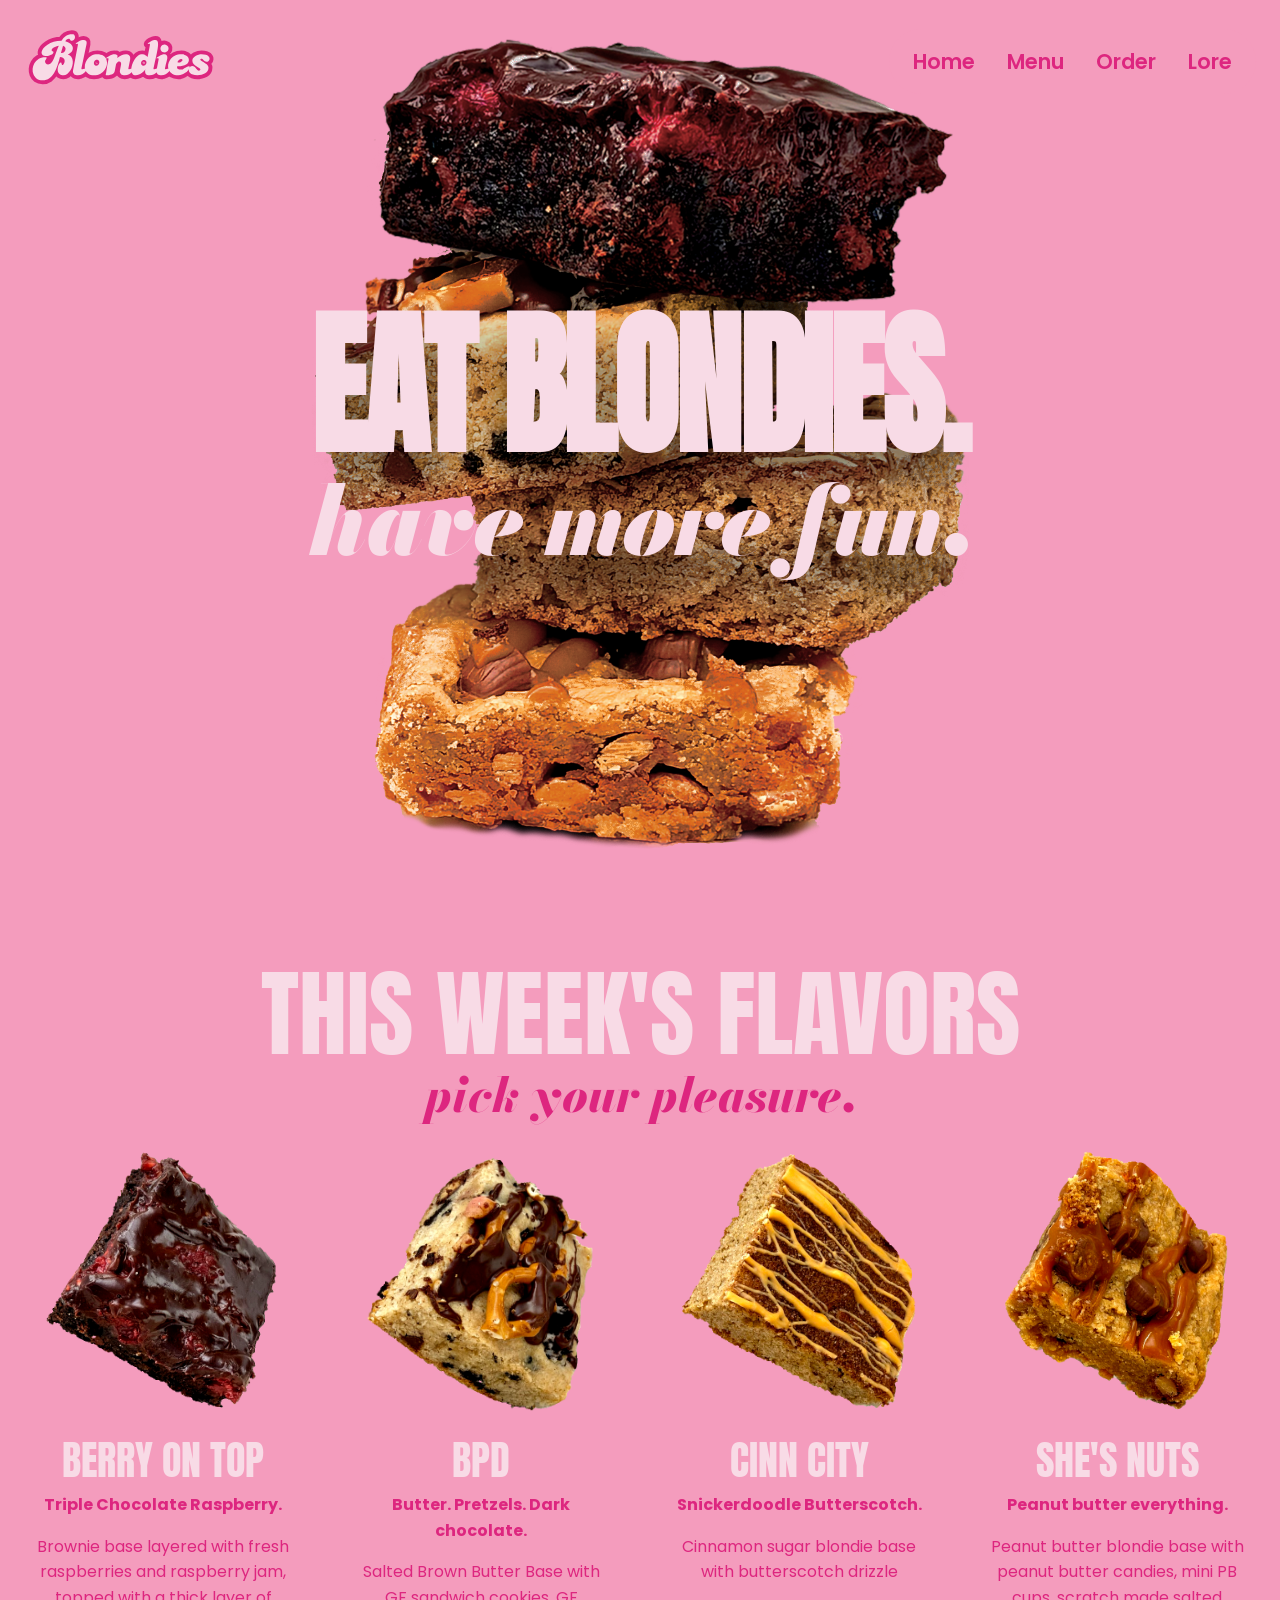
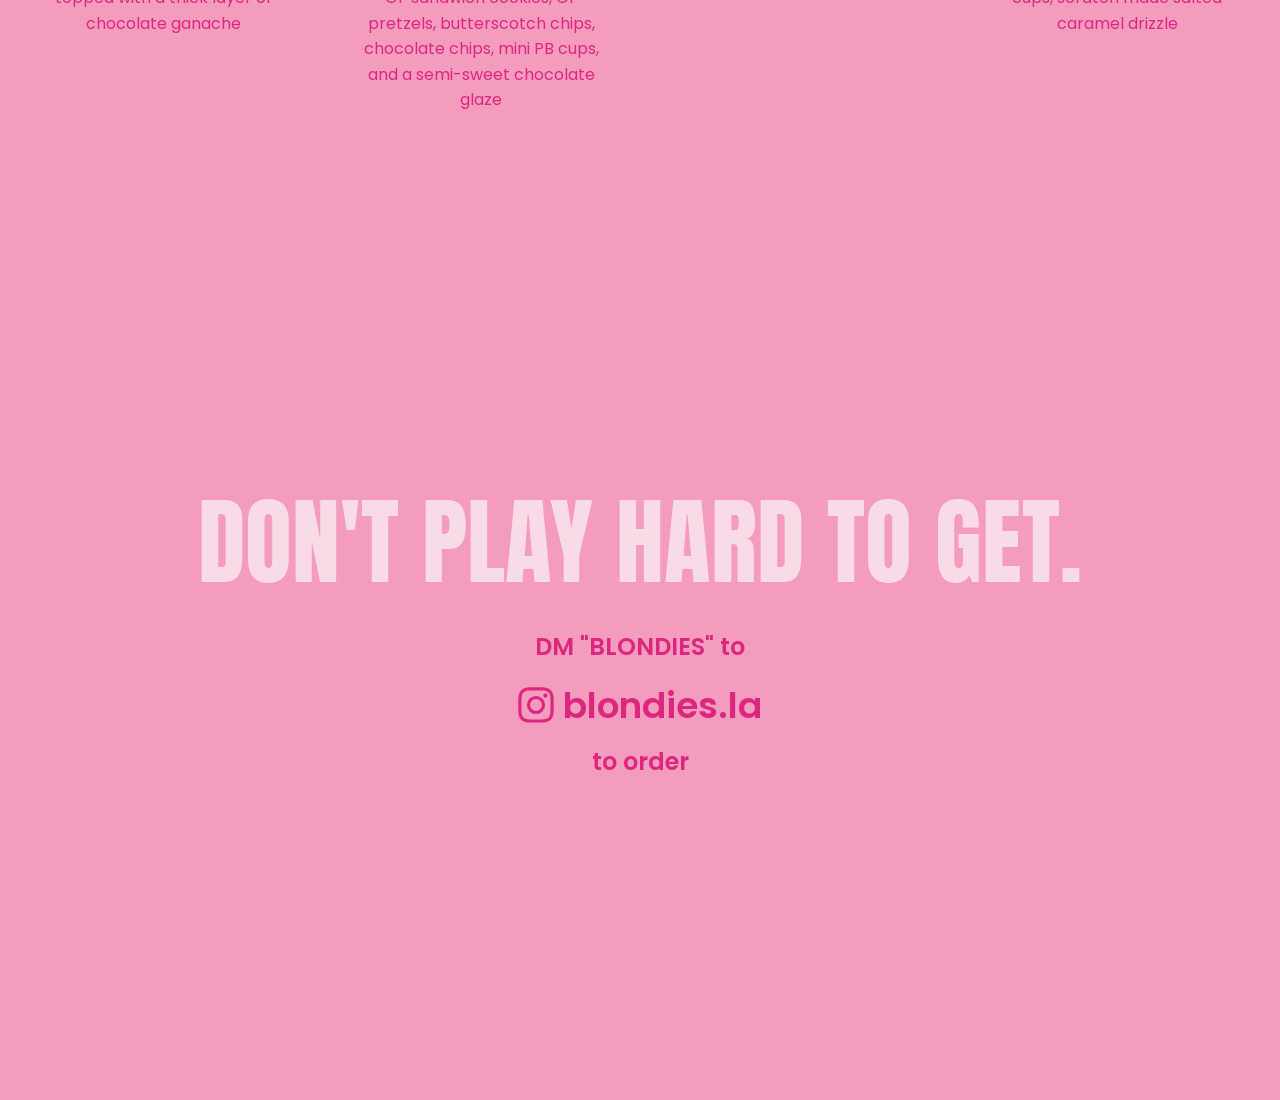
==== commit eebb86ea: "Fix order page formatting" ====
--- a/index.html
+++ b/index.html
@@ -103,13 +103,12 @@
 
     <div class="paragraph-holder">
       <p>
-        DM "BLONDIES" to <a class="inline-link" href="instagram.com/blondies.la">@blondies.la</a> to order.
+         
+        <br>
+        <span class="bold">DM "BLONDIES" to <br><br><a href="https://instagram.com/blondies.la"><img class="icon" src="/assets/instagram_simple_icon.svg" alt="instagram icon"> blondies.la</a><br><br>to order</span>
         <br>
         <br>
-        <span class="bold">Go ahead. Make the first move.</span>
-        <br>
-        <br>
-        <a href="instagram.com/blondies.la"><img class="icon" src="/assets/instagram_simple_icon.svg" alt="instagram icon"> blondies.la</a>
+        
         
       </p>
     </div>
--- a/styles.css
+++ b/styles.css
@@ -445,19 +445,15 @@
     font-weight: 600;
 }
 
-a:not(.inline-link) {
+a {
     font-size: 1.5em;
     font-weight: 600;
     color: var(--darkpink);
     transition: color 200ms;
-}
-
-.inline-link {
-    color: var(--darkpink);
-    transition: color 200ms;
-}
-
-a:hover, .inline-link:hover {
+    white-space: nowrap;
+}
+
+a:hover {
     color:var(--lightpink);
 }
 
